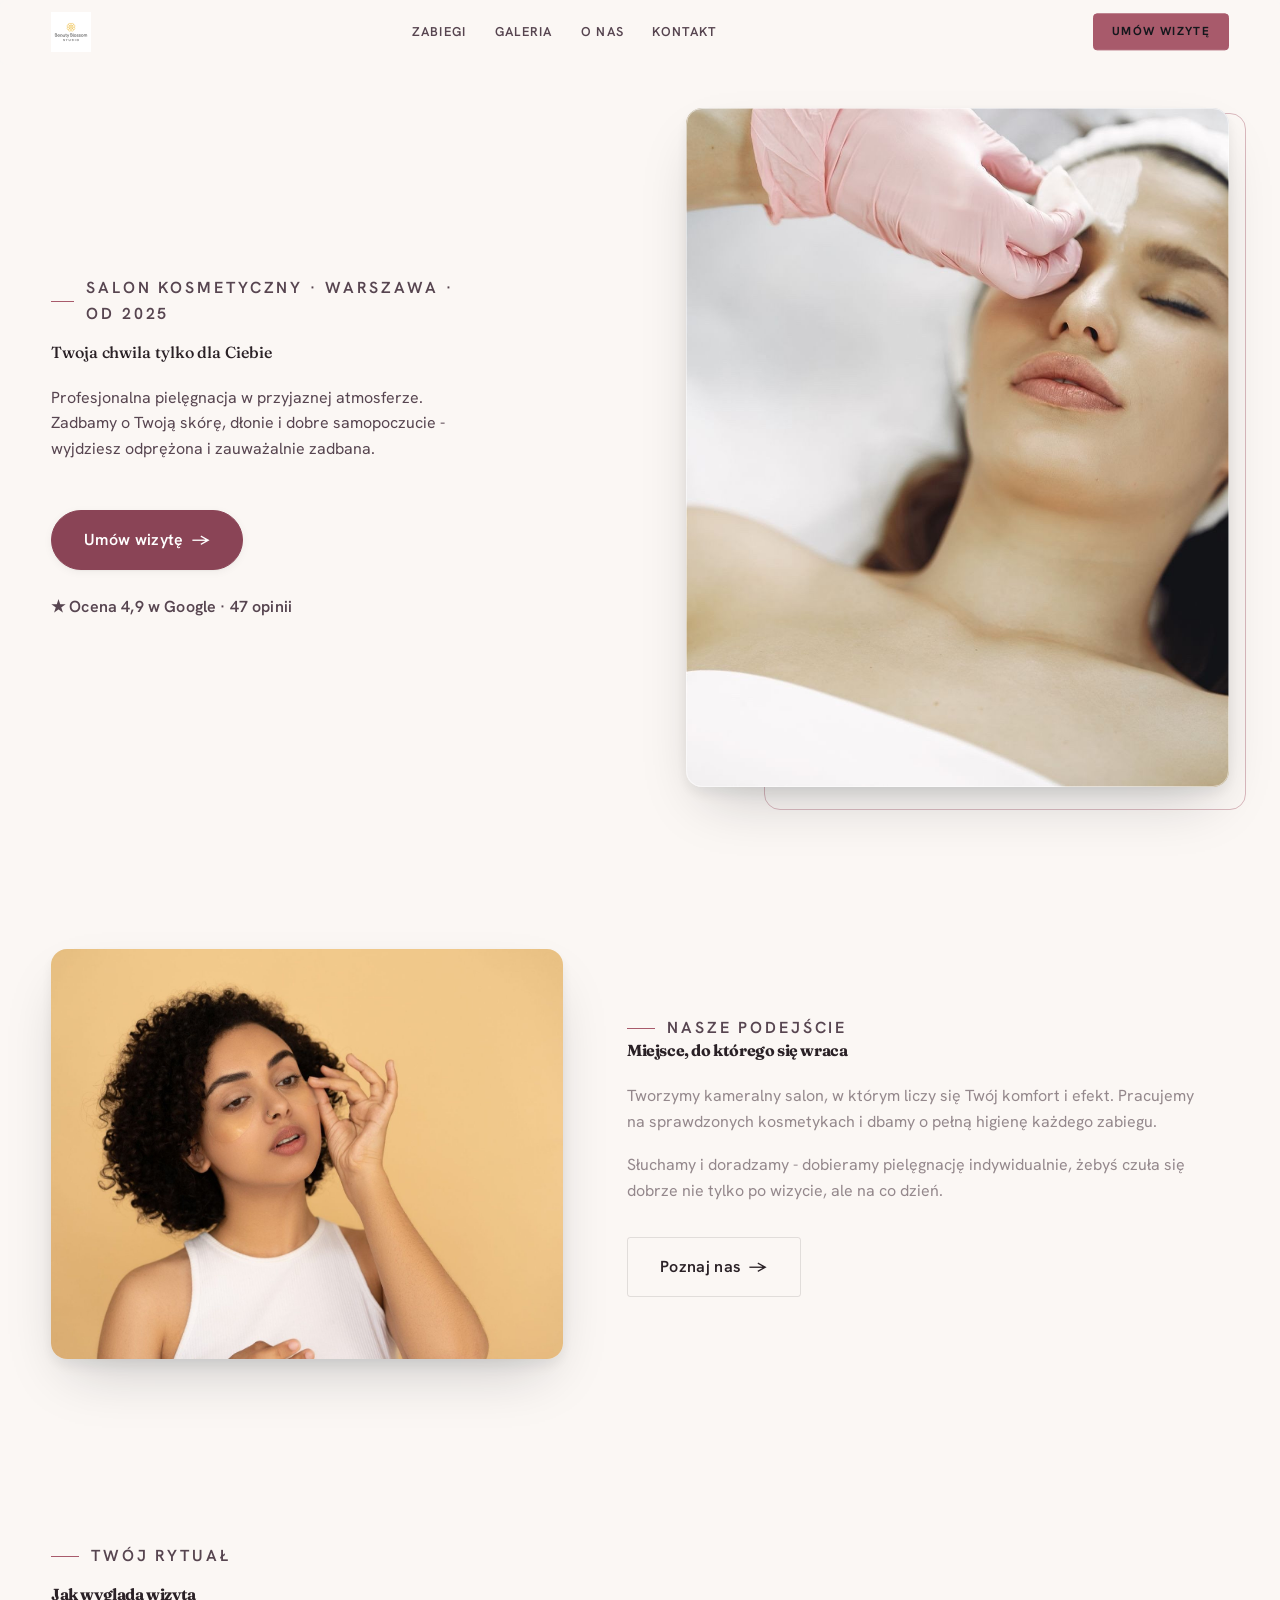
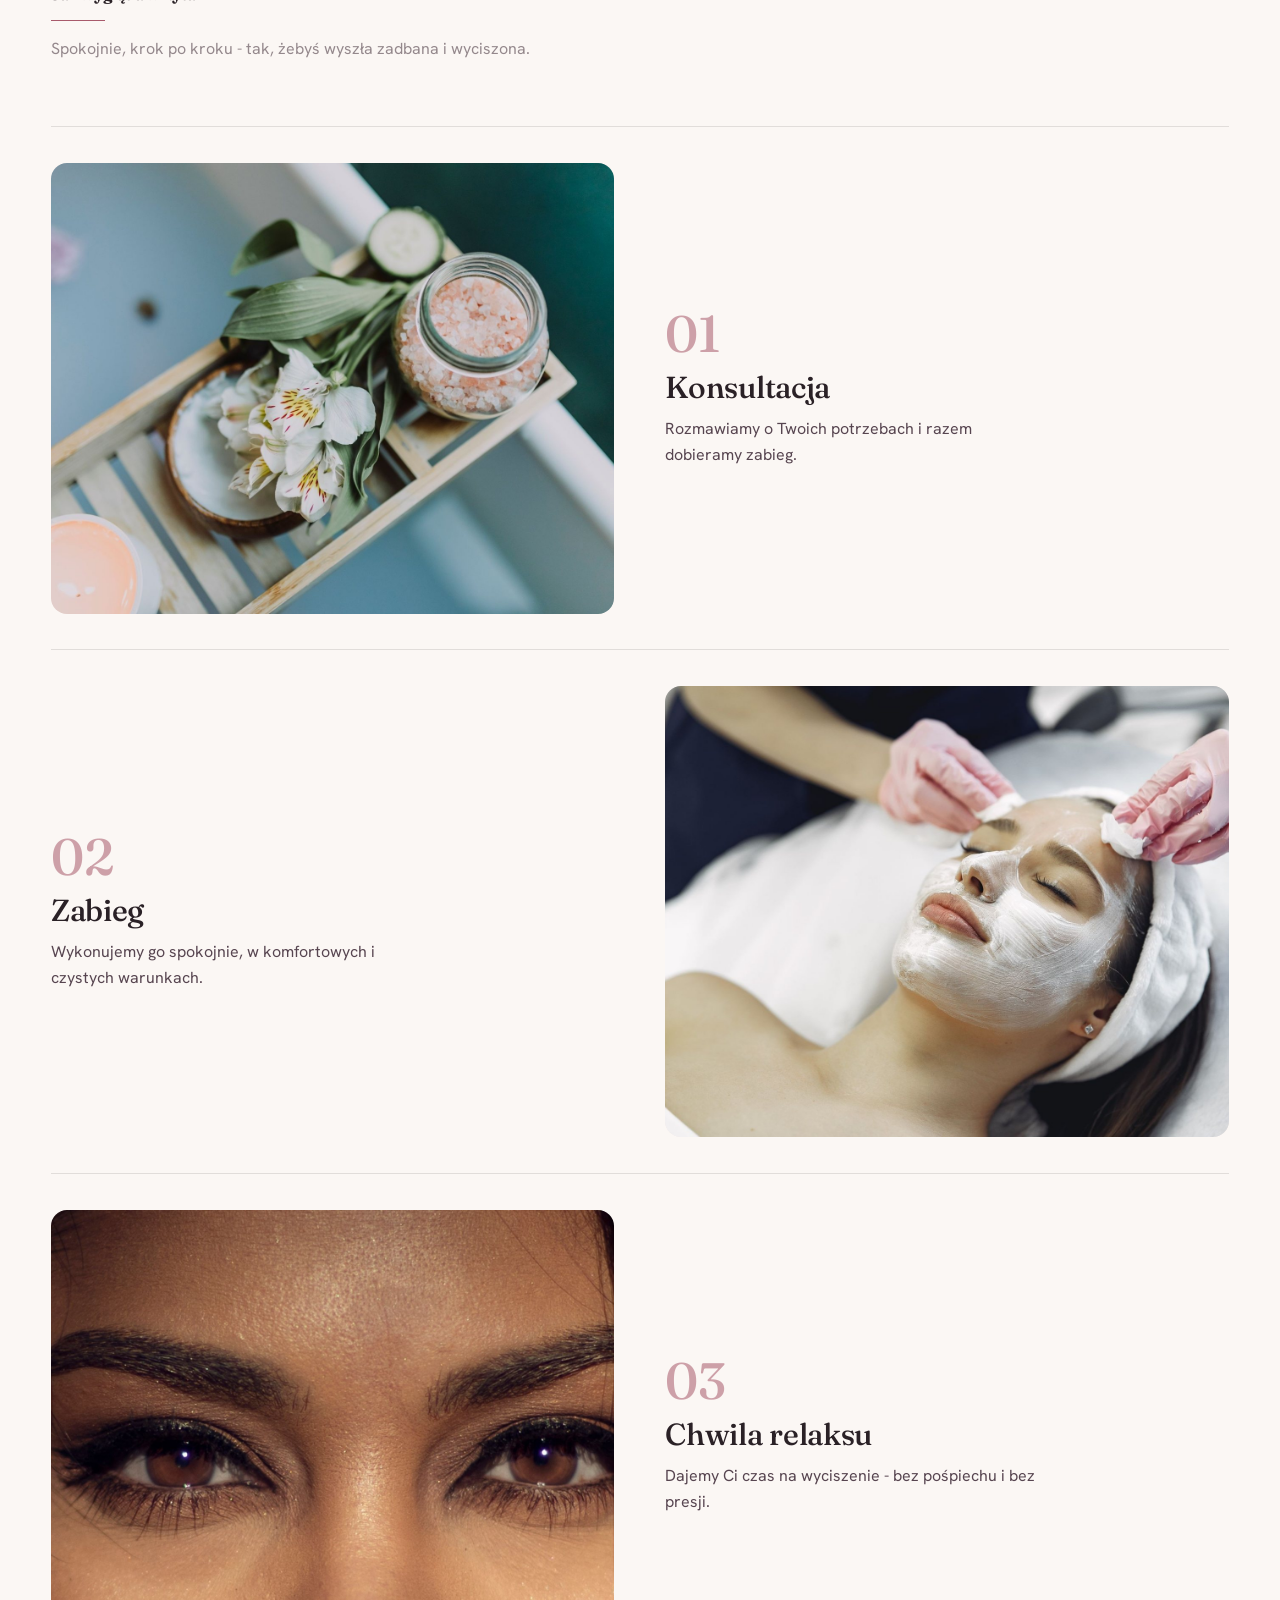
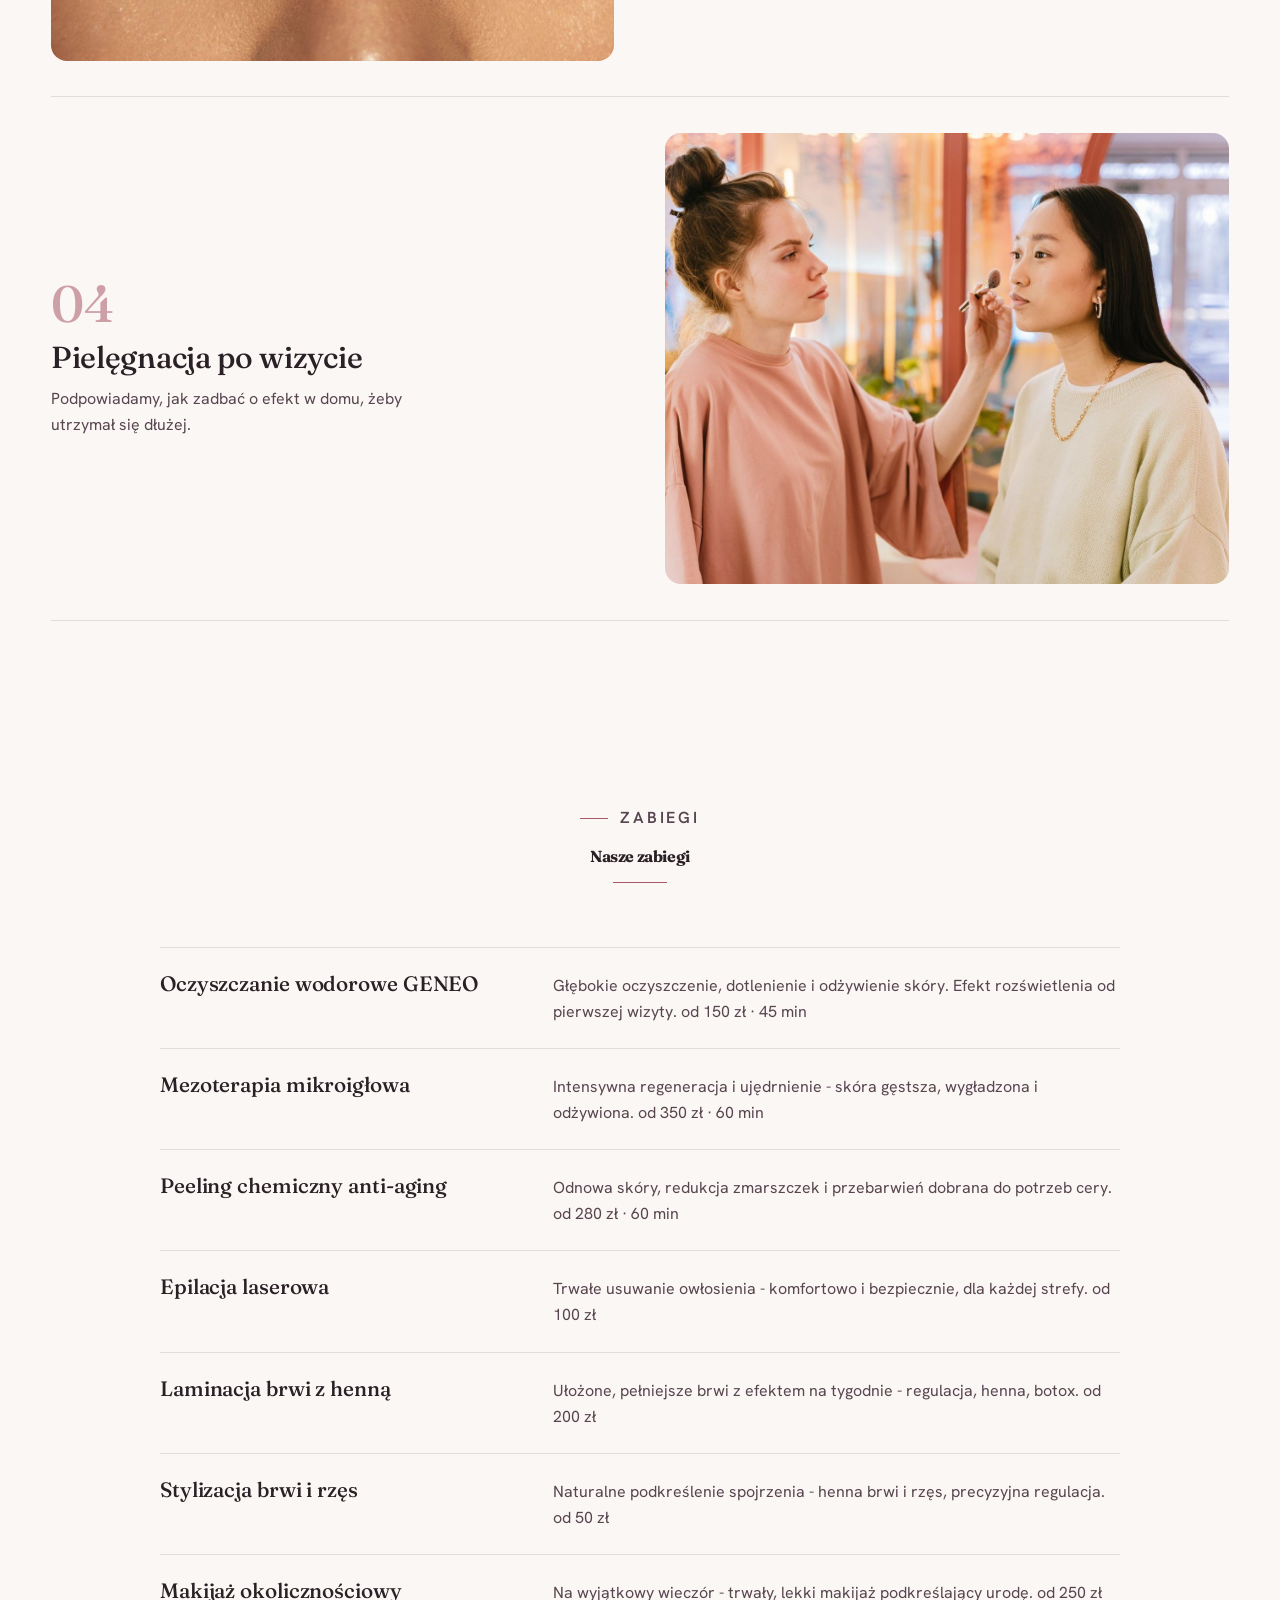
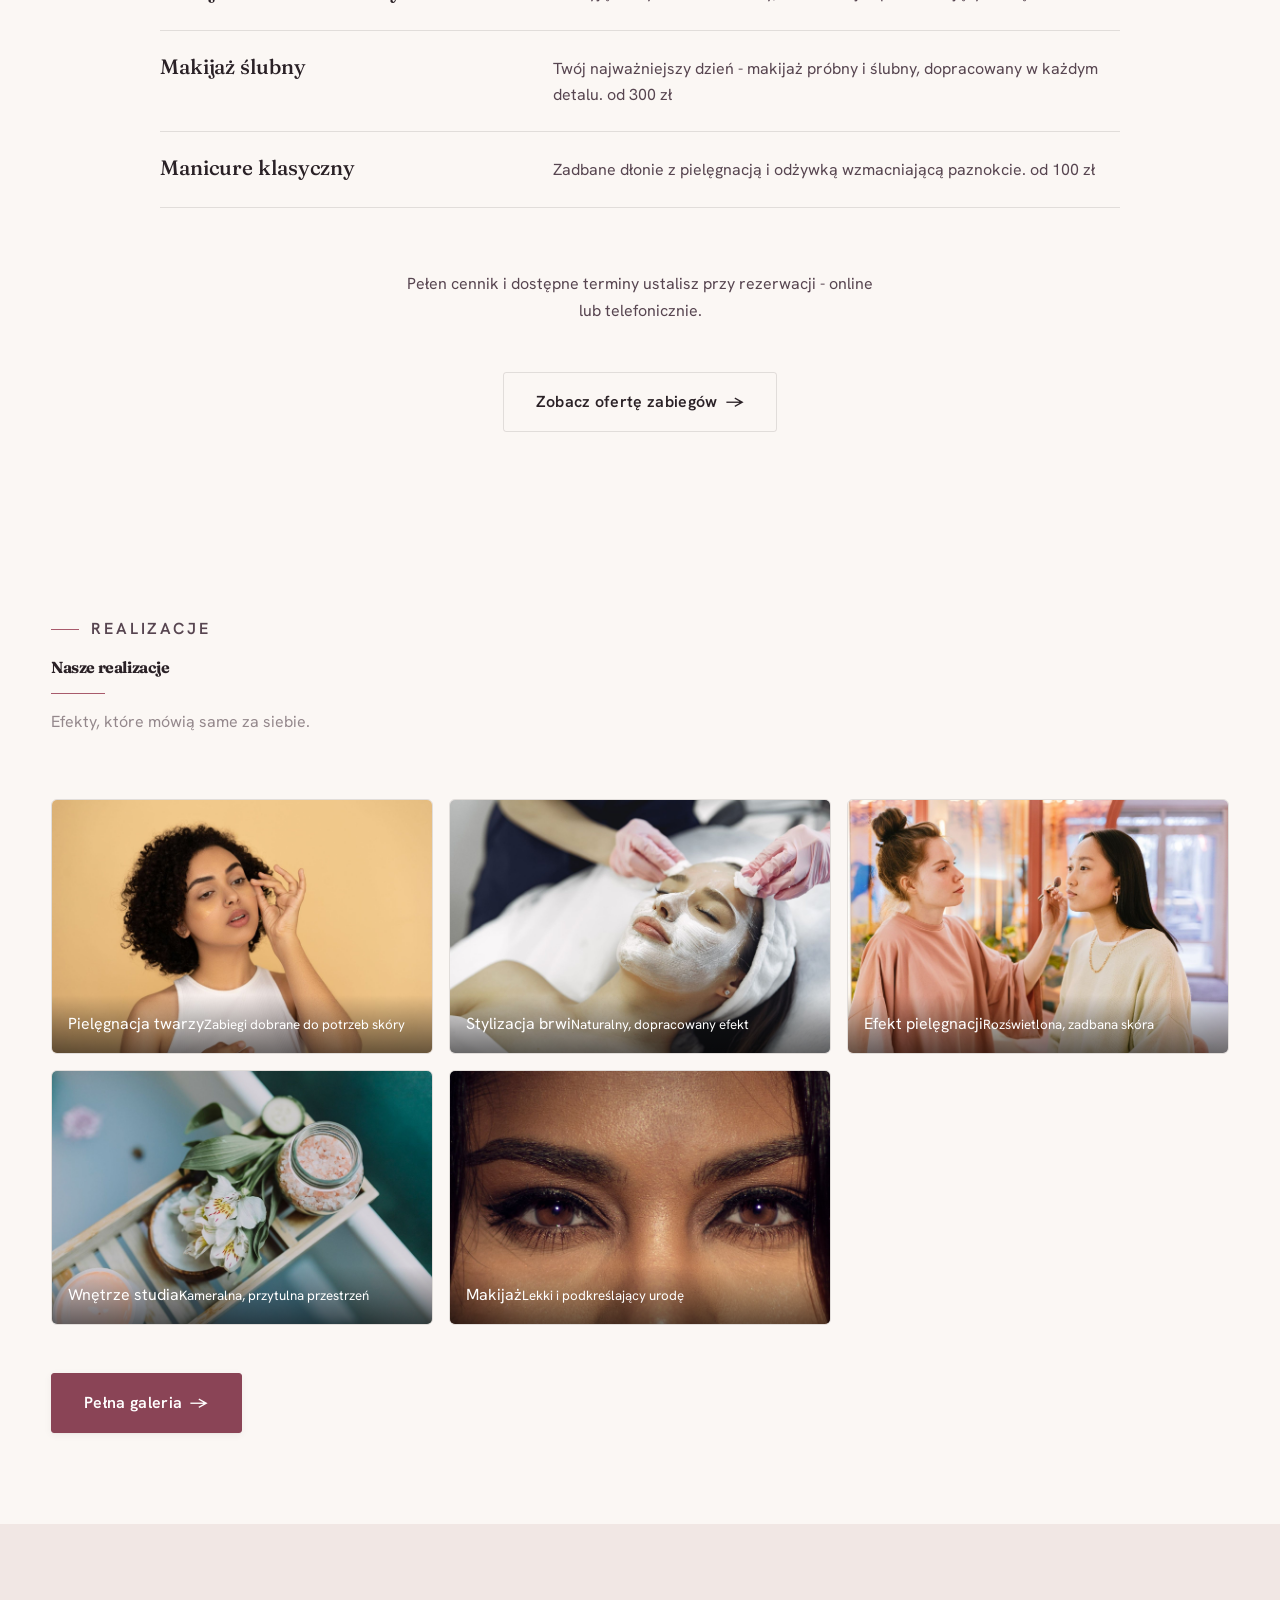
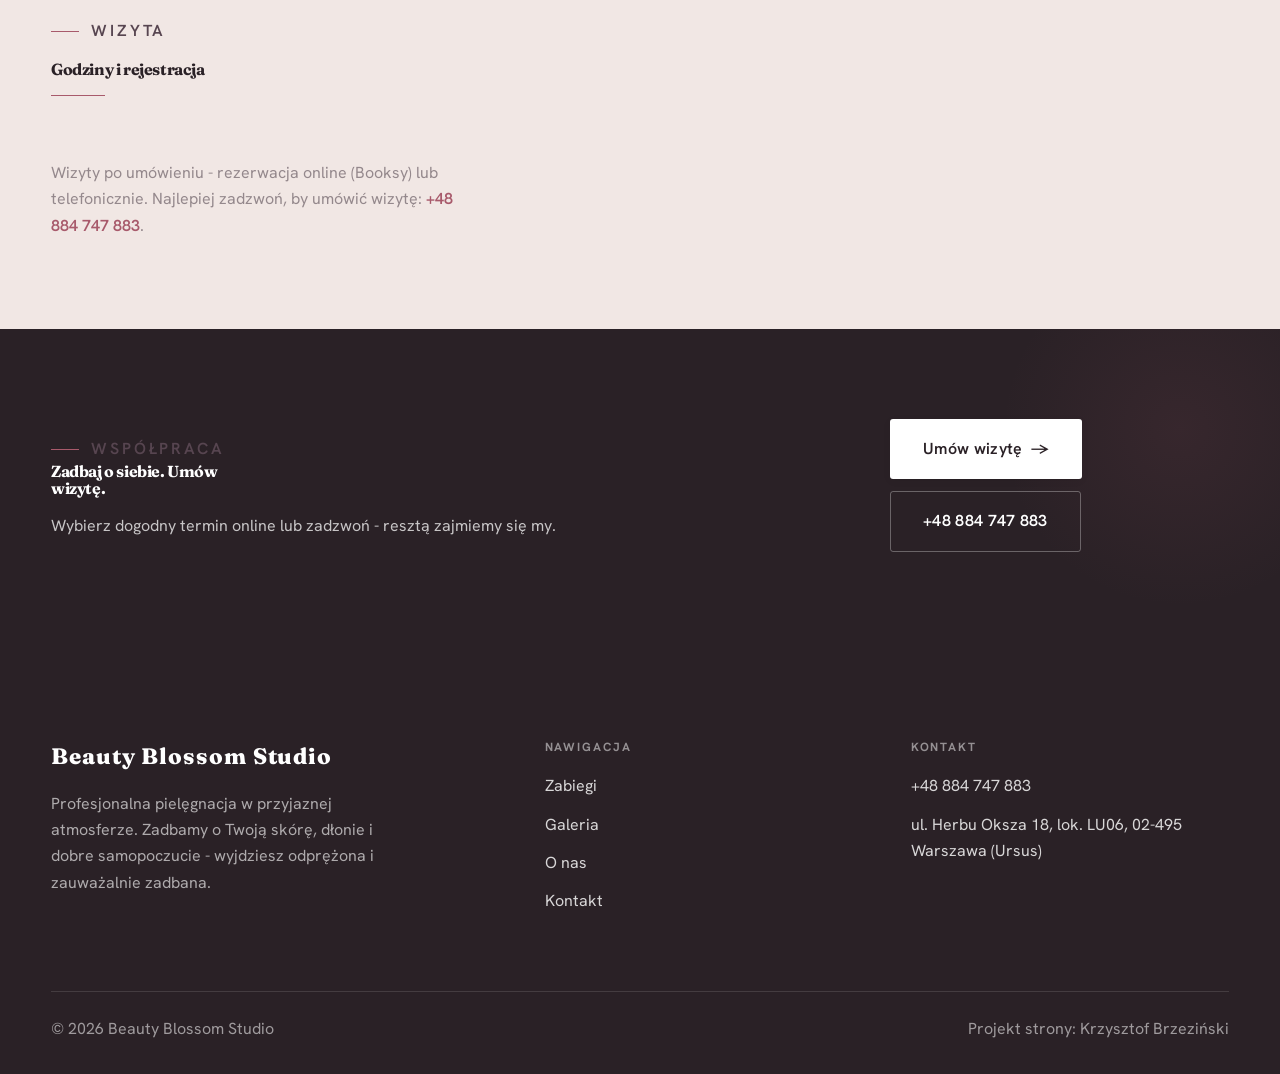
==== index.html @ 4200b239 "Strona demo: beauty-blossom-studio" ====
<!DOCTYPE html>
<html lang="pl">
<head>
<meta charset="UTF-8">
<meta name="viewport" content="width=device-width, initial-scale=1.0">
<title>Beauty Blossom Studio - Salon kosmetyczny · Warszawa</title>
<meta name="description" content="Beauty Blossom Studio - profesjonalna pielęgnacja twarzy, dłoni i stóp. Sterylne narzędzia, indywidualne podejście, dogodne terminy. Zapraszamy.">
<link rel="preconnect" href="https://fonts.googleapis.com">
<link rel="preconnect" href="https://fonts.gstatic.com" crossorigin>
<link href="https://fonts.googleapis.com/css2?family=Fraunces:wght@500;600;700&family=Hanken+Grotesk:wght@400;500;600&display=swap" rel="stylesheet">
<link rel="stylesheet" href="assets/styles.css">
</head>
<body>

<header class="nav">
  <div class="wrap nav-inner">
    <a class="brand brand-has-logo" href="index.html"><img class="brand-logo" src="img/logo.jpg" alt="Beauty Blossom Studio"></a>
    <nav class="nav-links">
      <a href="oferta.html">Zabiegi</a>
      <a href="realizacje.html">Galeria</a>
      <a href="o-nas.html">O nas</a>
      <a href="kontakt.html">Kontakt</a>
      <a href="kontakt.html" class="btn btn-accent">Umów wizytę</a>
    </nav>
    <button class="nav-toggle" aria-label="Menu"><span></span><span></span><span></span></button>
  </div>
</header>

<section class="hero-spa">
  <div class="wrap">
    <div class="hs-copy reveal">
      <span class="eyebrow">Salon kosmetyczny · Warszawa · od 2025</span>
      <h1 class="hs-claim">Twoja chwila tylko dla Ciebie</h1>
      <p class="hs-lead">Profesjonalna pielęgnacja w przyjaznej atmosferze. Zadbamy o Twoją skórę, dłonie i dobre samopoczucie - wyjdziesz odprężona i zauważalnie zadbana.</p>
      <a href="kontakt.html" class="btn btn-accent hs-cta">Umów wizytę <span class="arr">→</span></a>
      <p class="hs-rating">★ Ocena 4,9 w Google · 47 opinii</p>
    </div>
    <figure class="hs-fig reveal"><img src="img/hero.jpg" alt="Beauty Blossom Studio"></figure>
  </div>
</section>
<section>
  <div class="wrap split">
    <div class="split-art reveal"><img src="img/g5.jpg" alt="Beauty Blossom Studio" loading="lazy"></div>
    <div class="split-copy reveal">
      <span class="eyebrow">Nasze podejście</span>
      <h2>Miejsce, do którego się wraca</h2>
      <p class="muted">Tworzymy kameralny salon, w którym liczy się Twój komfort i efekt. Pracujemy na sprawdzonych kosmetykach i dbamy o pełną higienę każdego zabiegu.</p>
      <p class="muted">Słuchamy i doradzamy - dobieramy pielęgnację indywidualnie, żebyś czuła się dobrze nie tylko po wizycie, ale na co dzień.</p>
      <a href="o-nas.html" class="btn btn-ghost">Poznaj nas <span class="arr">→</span></a>
    </div>
  </div>
</section>
<section class="rytual">
  <div class="wrap">
    <div class="head reveal">
      <span class="eyebrow">Twój rytuał</span>
      <h2>Jak wygląda wizyta</h2>
      <p>Spokojnie, krok po kroku - tak, żebyś wyszła zadbana i wyciszona.</p>
    </div>
    <div class="ryt-list">
      <div class="ryt-row reveal">
        <figure class="ryt-fig"><img src="img/g6.jpg" alt="Konsultacja" loading="lazy"></figure>
        <div class="ryt-copy"><span class="ryt-no">01</span><h3>Konsultacja</h3><p>Rozmawiamy o Twoich potrzebach i razem dobieramy zabieg.</p></div>
      </div>
      <div class="ryt-row reveal">
        <figure class="ryt-fig"><img src="img/g7.jpg" alt="Zabieg" loading="lazy"></figure>
        <div class="ryt-copy"><span class="ryt-no">02</span><h3>Zabieg</h3><p>Wykonujemy go spokojnie, w komfortowych i czystych warunkach.</p></div>
      </div>
      <div class="ryt-row reveal">
        <figure class="ryt-fig"><img src="img/g8.jpg" alt="Chwila relaksu" loading="lazy"></figure>
        <div class="ryt-copy"><span class="ryt-no">03</span><h3>Chwila relaksu</h3><p>Dajemy Ci czas na wyciszenie - bez pośpiechu i bez presji.</p></div>
      </div>
      <div class="ryt-row reveal">
        <figure class="ryt-fig"><img src="img/g9.jpg" alt="Pielęgnacja po wizycie" loading="lazy"></figure>
        <div class="ryt-copy"><span class="ryt-no">04</span><h3>Pielęgnacja po wizycie</h3><p>Podpowiadamy, jak zadbać o efekt w domu, żeby utrzymał się dłużej.</p></div>
      </div>
    </div>
  </div>
</section>
<section class="menu-sec">
  <div class="wrap">
    <div class="head center reveal">
      <span class="eyebrow">Zabiegi</span>
      <h2>Nasze zabiegi</h2>
    </div>
    <div class="cennik">
      <div class="cennik-row reveal"><div class="cn-name"><h3>Oczyszczanie wodorowe GENEO</h3></div><div class="cn-desc">Głębokie oczyszczenie, dotlenienie i odżywienie skóry. Efekt rozświetlenia od pierwszej wizyty. od 150 zł · 45 min</div></div>
      <div class="cennik-row reveal"><div class="cn-name"><h3>Mezoterapia mikroigłowa</h3></div><div class="cn-desc">Intensywna regeneracja i ujędrnienie - skóra gęstsza, wygładzona i odżywiona. od 350 zł · 60 min</div></div>
      <div class="cennik-row reveal"><div class="cn-name"><h3>Peeling chemiczny anti-aging</h3></div><div class="cn-desc">Odnowa skóry, redukcja zmarszczek i przebarwień dobrana do potrzeb cery. od 280 zł · 60 min</div></div>
      <div class="cennik-row reveal"><div class="cn-name"><h3>Epilacja laserowa</h3></div><div class="cn-desc">Trwałe usuwanie owłosienia - komfortowo i bezpiecznie, dla każdej strefy. od 100 zł</div></div>
      <div class="cennik-row reveal"><div class="cn-name"><h3>Laminacja brwi z henną</h3></div><div class="cn-desc">Ułożone, pełniejsze brwi z efektem na tygodnie - regulacja, henna, botox. od 200 zł</div></div>
      <div class="cennik-row reveal"><div class="cn-name"><h3>Stylizacja brwi i rzęs</h3></div><div class="cn-desc">Naturalne podkreślenie spojrzenia - henna brwi i rzęs, precyzyjna regulacja. od 50 zł</div></div>
      <div class="cennik-row reveal"><div class="cn-name"><h3>Makijaż okolicznościowy</h3></div><div class="cn-desc">Na wyjątkowy wieczór - trwały, lekki makijaż podkreślający urodę. od 250 zł</div></div>
      <div class="cennik-row reveal"><div class="cn-name"><h3>Makijaż ślubny</h3></div><div class="cn-desc">Twój najważniejszy dzień - makijaż próbny i ślubny, dopracowany w każdym detalu. od 300 zł</div></div>
      <div class="cennik-row reveal"><div class="cn-name"><h3>Manicure klasyczny</h3></div><div class="cn-desc">Zadbane dłonie z pielęgnacją i odżywką wzmacniającą paznokcie. od 100 zł</div></div>
    </div>
    <p class="menu-note">Pełen cennik i dostępne terminy ustalisz przy rezerwacji - online lub telefonicznie.</p>
    <div style="text-align:center;margin-top:var(--space-7)" class="reveal"><a href="oferta.html" class="btn btn-ghost">Zobacz ofertę zabiegów <span class="arr">→</span></a></div>
  </div>
</section>
<section>
  <div class="wrap">
    <div class="head reveal">
      <span class="eyebrow">Realizacje</span>
      <h2>Nasze realizacje</h2>
      <p>Efekty, które mówią same za siebie.</p>
    </div>
    <div class="gallery-masonry">
      <figure class="m-tile reveal"><img src="img/g5.jpg" alt="Pielęgnacja twarzy" loading="lazy"><div class="cap">Pielęgnacja twarzy<small>Zabiegi dobrane do potrzeb skóry</small></div></figure>
      <figure class="m-tile reveal"><img src="img/g6.jpg" alt="Wnętrze studia" loading="lazy"><div class="cap">Wnętrze studia<small>Kameralna, przytulna przestrzeń</small></div></figure>
      <figure class="m-tile reveal"><img src="img/g7.jpg" alt="Stylizacja brwi" loading="lazy"><div class="cap">Stylizacja brwi<small>Naturalny, dopracowany efekt</small></div></figure>
      <figure class="m-tile reveal"><img src="img/g8.jpg" alt="Makijaż" loading="lazy"><div class="cap">Makijaż<small>Lekki i podkreślający urodę</small></div></figure>
      <figure class="m-tile reveal"><img src="img/g9.jpg" alt="Efekt pielęgnacji" loading="lazy"><div class="cap">Efekt pielęgnacji<small>Rozświetlona, zadbana skóra</small></div></figure>
    </div>
    <div style="margin-top:var(--space-7)" class="reveal"><a href="realizacje.html" class="btn btn-accent">Pełna galeria <span class="arr">→</span></a></div>
  </div>
</section>
<section class="trust">
  <div class="wrap">
    <div class="head reveal">
      <span class="eyebrow">Wizyta</span>
      <h2>Godziny i rejestracja</h2>
    </div>
    <p class="reveal" style="color:var(--muted);max-width:48ch">Wizyty po umówieniu - rezerwacja online (Booksy) lub telefonicznie. Najlepiej zadzwoń, by umówić wizytę: <a href="tel:+48884747883" style="color:var(--accent);font-weight:600">+48 884 747 883</a>.</p>
  </div>
</section>
<section class="cta">
  <div class="wrap">
    <div class="reveal">
      <span class="eyebrow">Współpraca</span>
      <h2>Zadbaj o siebie. Umów wizytę.</h2>
      <p>Wybierz dogodny termin online lub zadzwoń - resztą zajmiemy się my.</p>
    </div>
    <div class="cta-actions reveal">
      <a href="kontakt.html" class="btn btn-light">Umów wizytę <span class="arr">→</span></a>
      <a href="tel:+48884747883" class="btn btn-ghost" style="color:#fff;border-color:rgba(255,255,255,.3)">+48 884 747 883</a>
    </div>
  </div>
</section>

<footer>
  <div class="wrap">
    <div class="foot-grid">
      <div class="foot-brand">
        <div class="name">Beauty Blossom Studio</div>
        <p>Profesjonalna pielęgnacja w przyjaznej atmosferze. Zadbamy o Twoją skórę, dłonie i dobre samopoczucie - wyjdziesz odprężona i zauważalnie zadbana.</p>
      </div>
      <div class="foot-col">
        <h4>Nawigacja</h4>
        <a href="oferta.html">Zabiegi</a>
        <a href="realizacje.html">Galeria</a>
        <a href="o-nas.html">O nas</a>
        <a href="kontakt.html">Kontakt</a>
      </div>
      <div class="foot-col">
        <h4>Kontakt</h4>
        <a href="tel:+48884747883">+48 884 747 883</a>
        <p>ul. Herbu Oksza 18, lok. LU06, 02-495 Warszawa (Ursus)</p>
      </div>
    </div>
    <div class="foot-bot">
      <span>© 2026 Beauty Blossom Studio</span>
      <span>Projekt strony: Krzysztof Brzeziński</span>
    </div>
  </div>
</footer>
<div class="sticky-reserve"><a class="sr-book" href="kontakt.html">Umów wizytę</a><a class="sr-call" href="tel:+48884747883" aria-label="Zadzwoń"><svg class="ico-tel" width="16" height="16" viewBox="0 0 24 24" fill="none" aria-hidden="true"><path d="M6.6 10.8a15.5 15.5 0 0 0 6.6 6.6l2.2-2.2a1 1 0 0 1 1-.24 11.4 11.4 0 0 0 3.6.58 1 1 0 0 1 1 1V20a1 1 0 0 1-1 1A17 17 0 0 1 3 4a1 1 0 0 1 1-1h3.5a1 1 0 0 1 1 1c0 1.25.2 2.46.58 3.6a1 1 0 0 1-.25 1l-2.23 2.2Z" fill="currentColor"/></svg></a></div>

<script src="assets/main.js"></script>
</body>
</html>
---- assets/styles.css ----
/* ============================================================
   STOLBASZ — premium, architektoniczny B2B fit-out
   Jasna paleta, zero brązu. System wg premium-web-craft.
   Projekt strony: Krzysztof Brzeziński
   ============================================================ */

:root{
  /* PALETA — jasna, architektoniczna, chłodna */
  --paper:#FBF7F4;          /* główne tło */
  --paper-2:#F1E7E4;        /* sekcje alternatywne (chłodny jasny szary) */
  --paper-3:#F1E7E4;        /* delikatne wypełnienia */
  --ink:#2A2126;            /* tekst główny — chłodny grafit */
  --ink-soft:#574550;       /* nagłówki drugorzędne */
  --muted:#94888C;          /* tekst poboczny */
  --line:rgba(42,33,38,.12);/* hairline */
  --accent:#A85A6B;         /* stonowany petrol-slate — jedyny akcent */
  --accent-d:#8A4456;
  --accent-soft:rgba(168,90,107,.10);
  --dark:#2A2126;           /* sekcje ciemne (stopka/CTA) */

  /* ODSTĘPY — skala 4/8 */
  --space-1:4px; --space-2:8px; --space-3:12px; --space-4:16px; --space-5:24px;
  --space-6:32px; --space-7:48px; --space-8:64px; --space-9:96px; --space-10:128px;

  /* TYPOGRAFIA — fluid clamp() */
  --text-sm:clamp(.82rem,.8rem+.1vw,.9rem);
  --text-base:clamp(1rem,.97rem+.15vw,1.1rem);
  --text-lg:clamp(1.12rem,1.05rem+.3vw,1.3rem);
  --text-h3:clamp(1.2rem,1.1rem+.5vw,1.5rem);
  --text-h2:clamp(1.9rem,1.5rem+1.9vw,2.8rem);
  --text-h1:clamp(2.6rem,1.9rem+3.6vw,4.6rem);

  /* PROMIENIE — architektoniczne, raczej ostre */
  --r-sm:3px; --r-md:6px; --r-lg:10px;

  /* RUCH */
  --ease:cubic-bezier(.25,.46,.45,.94); --dur:.24s;

  /* CIENIE — miękkie, warstwowe */
  --sh-sm:0 1px 2px rgba(16,24,32,.04), 0 2px 8px rgba(16,24,32,.05);
  --sh-md:0 2px 6px rgba(16,24,32,.05), 0 12px 28px -8px rgba(16,24,32,.12);
  --sh-lg:0 6px 14px rgba(16,24,32,.07), 0 26px 56px -18px rgba(16,24,32,.22);

  --hairline:1px solid var(--line);

  --font-display:'Fraunces',serif;
  --font-body:'Hanken Grotesk',sans-serif;
}

*{box-sizing:border-box;margin:0;padding:0}
html{scroll-behavior:smooth}
body{
  font-family:var(--font-body);
  font-size:var(--text-base);
  line-height:1.65;
  color:var(--ink);
  background:var(--paper);
  -webkit-font-smoothing:antialiased;
  text-rendering:optimizeLegibility;
}
img{max-width:100%;display:block}
a{color:inherit;text-decoration:none}

.wrap{width:min(92%,1180px);margin-inline:auto}
section{padding-block:clamp(52px,6.5vw,96px)}

h1,h2,h3{font-family:var(--font-display);font-weight:700;line-height:1.08;letter-spacing:-.02em;color:var(--ink)}
h1{font-size:var(--text-h1);letter-spacing:-.035em}
h2{font-size:var(--text-h2);letter-spacing:-.025em}
h3{font-size:var(--text-h3)}
p{max-width:65ch}

.eyebrow{
  font-family:var(--font-body);
  font-size:var(--text-sm);
  font-weight:600;
  letter-spacing:.18em;
  text-transform:uppercase;
  color:var(--accent);
  display:inline-flex;align-items:center;gap:var(--space-3);
}
.eyebrow::before{content:"";width:28px;height:1px;background:var(--accent);display:inline-block}

.muted{color:var(--muted)}
.lead{font-size:var(--text-lg);line-height:1.55;color:var(--ink-soft);max-width:50ch}

/* ---------- BUTTONS ---------- */
.btn{
  display:inline-flex;align-items:center;gap:var(--space-2);
  font-weight:600;font-size:var(--text-sm);letter-spacing:.02em;
  padding:var(--space-4) var(--space-6);
  border-radius:var(--r-sm);
  transition:transform var(--dur) var(--ease),box-shadow var(--dur) var(--ease),background var(--dur) var(--ease);
  cursor:pointer;border:1px solid transparent;
}
.btn-accent{background:var(--accent);color:#fff;box-shadow:var(--sh-sm)}
.btn-accent:hover{background:var(--accent-d);transform:translateY(-2px);box-shadow:var(--sh-md)}
.btn-accent:active{transform:translateY(0);box-shadow:var(--sh-sm)}
.btn-ghost{background:transparent;color:var(--ink);border-color:var(--line)}
.btn-ghost:hover{border-color:var(--accent);color:var(--accent);transform:translateY(-2px)}
.btn-light{background:#fff;color:var(--ink);box-shadow:var(--sh-sm)}
.btn-light:hover{transform:translateY(-2px);box-shadow:var(--sh-md)}
.btn .arr{transition:transform var(--dur) var(--ease)}
.btn:hover .arr{transform:translateX(4px)}

/* ---------- NAV ---------- */
.nav{
  position:sticky;top:0;z-index:50;
  background:color-mix(in srgb,var(--paper) 88%,transparent);
  backdrop-filter:saturate(140%) blur(10px);
  border-bottom:var(--hairline);
}
.nav-inner{display:flex;align-items:center;justify-content:space-between;height:72px}
.brand{display:flex;flex-direction:column;line-height:1}
.brand .name{font-family:var(--font-display);font-weight:800;font-size:1.35rem;letter-spacing:.04em}
.brand .sub{font-size:.62rem;letter-spacing:.34em;text-transform:uppercase;color:var(--muted);margin-top:5px}
.nav-links{display:flex;align-items:center;gap:var(--space-6)}
.nav-links a{font-size:var(--text-sm);font-weight:500;color:var(--ink-soft);position:relative;padding-block:4px;transition:color var(--dur) var(--ease)}
.nav-links a::after{content:"";position:absolute;left:0;bottom:0;width:0;height:1.5px;background:var(--accent);transition:width var(--dur) var(--ease)}
.nav-links a:hover,.nav-links a.active{color:var(--ink)}
.nav-links a:hover::after,.nav-links a.active::after{width:100%}
.nav-links .btn{padding:var(--space-2) var(--space-5)}
/* przyciski w nav: właściwy kolor (przebij .nav-links a) + bez podkreślenia */
.nav-links a.btn-accent{color:#fff}
.nav-links a.btn-ghost,.nav-links a.btn-light{color:var(--ink)}
.nav-links a.btn::after{display:none}
.nav-toggle{display:none;background:none;border:none;cursor:pointer;flex-direction:column;gap:5px;padding:8px}
.nav-toggle span{width:24px;height:2px;background:var(--ink);transition:var(--dur)}

/* ---------- HERO (split) ---------- */
.hero{position:relative;overflow:hidden;border-bottom:var(--hairline)}
.hero-grid{display:grid;grid-template-columns:1.05fr .95fr;gap:clamp(24px,4vw,60px);align-items:center;
  padding-block:clamp(36px,4.5vw,64px)}
.hero-copy .eyebrow{margin-bottom:var(--space-5)}
.hero-copy h1{margin-bottom:var(--space-5)}
.hero-copy .lead{margin-bottom:var(--space-7)}
.hero-actions{display:flex;flex-wrap:wrap;gap:var(--space-4)}
.hero-art{position:relative;aspect-ratio:4/3;border-radius:var(--r-lg);overflow:hidden;box-shadow:var(--sh-lg)}
.hero-art img{width:100%;height:100%;object-fit:cover}
.hero-art::after{content:"";position:absolute;inset:0;background:linear-gradient(180deg,transparent 55%,rgba(18,24,28,.28))}
.hero-badge{position:absolute;left:var(--space-5);bottom:var(--space-5);z-index:2;
  background:rgba(252,252,251,.94);backdrop-filter:blur(4px);
  border-radius:var(--r-md);padding:var(--space-4) var(--space-5);box-shadow:var(--sh-md);max-width:78%}
.hero-badge strong{display:block;font-family:var(--font-display);font-size:1rem;letter-spacing:-.01em}
.hero-badge span{font-size:var(--text-sm);color:var(--muted)}

/* ---------- HERO duży / kinowy (strona główna) ---------- */
.hero-cine{position:relative;min-height:clamp(560px,82vh,840px);min-height:clamp(560px,82svh,840px);display:flex;align-items:center;overflow:hidden;border-bottom:var(--hairline)}
.hero-cine>img{position:absolute;inset:0;width:100%;height:100%;object-fit:cover;z-index:0}
.hero-cine::after{content:"";position:absolute;inset:0;z-index:1;
  background:linear-gradient(95deg,rgba(13,18,23,.86) 0%,rgba(13,18,23,.64) 32%,rgba(13,18,23,.24) 62%,rgba(13,18,23,.04) 100%)}
.hero-cine .wrap{position:relative;z-index:2;padding-block:var(--space-8)}
.hero-cine .hero-copy{max-width:660px}
.hero-cine .eyebrow{color:#fff;margin-bottom:var(--space-5)}
.hero-cine .eyebrow::before{background:#fff}
.hero-cine h1{color:#fff;margin-bottom:var(--space-5);font-size:clamp(2.9rem,2rem+4.4vw,5.2rem)}
.hero-cine .lead{color:rgba(255,255,255,.92);max-width:48ch;margin-bottom:var(--space-7)}
.hero-cine .hero-actions{display:flex;flex-wrap:wrap;gap:var(--space-4)}
@media(max-width:680px){
  .hero-cine{min-height:clamp(520px,76vh,640px);min-height:clamp(520px,76svh,640px);align-items:flex-end}
  .hero-cine::after{background:linear-gradient(0deg,rgba(13,18,23,.9) 6%,rgba(13,18,23,.45) 55%,rgba(13,18,23,.25) 100%)}
  .hero-cine .wrap{padding-bottom:var(--space-9)}
}

/* full-bleed hero variant (podstrony) */
.pagehead{position:relative;min-height:46vh;min-height:46svh;display:flex;align-items:flex-end;overflow:hidden;border-bottom:var(--hairline)}
.pagehead img{position:absolute;inset:0;width:100%;height:100%;object-fit:cover}
.pagehead::after{content:"";position:absolute;inset:0;background:linear-gradient(180deg,rgba(18,24,28,.25),rgba(18,24,28,.62))}
.pagehead .wrap{position:relative;z-index:2;padding-block:var(--space-9);color:#fff}
.pagehead h1{color:#fff;max-width:18ch}
.pagehead .eyebrow{color:#fff}
.pagehead .eyebrow::before{background:#fff}
.pagehead p{color:rgba(255,255,255,.86);margin-top:var(--space-4);max-width:54ch}

/* ---------- STRIP (pasek skrótów / liczby) ---------- */
.strip{background:var(--dark);color:#fff}
.strip .wrap{display:grid;grid-template-columns:repeat(4,1fr);gap:var(--space-6);padding-block:var(--space-8)}
.strip .item .k{font-family:var(--font-display);font-size:clamp(1.6rem,1.2rem+1.4vw,2.4rem);font-weight:800;letter-spacing:-.02em;color:#fff}
.strip .item .v{font-size:var(--text-sm);color:rgba(255,255,255,.66);margin-top:var(--space-2);line-height:1.45}
.strip .item{border-left:2px solid var(--accent);padding-left:var(--space-5)}

/* ---------- SECTION HEAD ---------- */
.head{max-width:48rem;margin-bottom:var(--space-8)}
.head.center{margin-inline:auto;text-align:center}
.head .eyebrow{margin-bottom:var(--space-4)}
.head h2{margin-bottom:var(--space-4)}
.head p{color:var(--muted);font-size:var(--text-lg);line-height:1.55}
.head.center p{margin-inline:auto}

/* ---------- INTRO SPLIT ---------- */
.split{display:grid;grid-template-columns:.92fr 1.08fr;gap:clamp(28px,5vw,80px);align-items:center}
.split.rev{grid-template-columns:1.08fr .92fr}
.split.rev .split-art{order:-1}
.split-art{position:relative;aspect-ratio:5/4;border-radius:var(--r-lg);overflow:hidden;box-shadow:var(--sh-lg)}
.split-art img{width:100%;height:100%;object-fit:cover}
.split-copy h2{margin-bottom:var(--space-5)}
.split-copy p+p{margin-top:var(--space-4)}
.split-copy .btn{margin-top:var(--space-6)}

/* ---------- SERVICES (zakres) ---------- */
.svc-grid{display:grid;grid-template-columns:repeat(auto-fit,minmax(280px,1fr));gap:var(--space-5)}
.svc{background:#fff;border:var(--hairline);border-radius:var(--r-md);padding:var(--space-7) var(--space-6);
  transition:transform var(--dur) var(--ease),box-shadow var(--dur) var(--ease),border-color var(--dur) var(--ease);
  position:relative;overflow:hidden}
.svc::before{content:"";position:absolute;left:0;top:0;width:3px;height:0;background:var(--accent);transition:height var(--dur) var(--ease)}
.svc:hover{transform:translateY(-4px);box-shadow:var(--sh-md);border-color:transparent}
.svc:hover::before{height:100%}
.svc .ic{font-family:var(--font-display);font-size:.8rem;font-weight:700;letter-spacing:.12em;color:var(--accent);margin-bottom:var(--space-4)}
.svc h3{margin-bottom:var(--space-3);font-size:1.22rem}
.svc p{color:var(--muted);font-size:var(--text-base);line-height:1.6}

/* big detailed service rows */
.svc-row{display:grid;grid-template-columns:.8fr 1.2fr;gap:clamp(20px,4vw,60px);align-items:center;padding-block:var(--space-8)}
.svc-row+.svc-row{border-top:var(--hairline)}
.svc-row.rev{grid-template-columns:1.2fr .8fr}
.svc-row.rev .svc-row-art{order:-1}
.svc-row-art{aspect-ratio:4/3;border-radius:var(--r-md);overflow:hidden;box-shadow:var(--sh-md)}
.svc-row-art img{width:100%;height:100%;object-fit:cover}
.svc-row h3{font-size:1.5rem;margin-bottom:var(--space-4)}
.svc-row .num{font-family:var(--font-display);font-size:.85rem;font-weight:700;letter-spacing:.14em;color:var(--accent);display:block;margin-bottom:var(--space-3)}
.svc-row ul{list-style:none;margin-top:var(--space-4);display:flex;flex-direction:column;gap:var(--space-2)}
.svc-row li{position:relative;padding-left:var(--space-5);color:var(--muted);font-size:var(--text-base)}
.svc-row li::before{content:"";position:absolute;left:0;top:.62em;width:8px;height:1px;background:var(--accent)}

/* ---------- GALLERY (realizacje) ---------- */
.gallery{display:grid;grid-template-columns:repeat(12,1fr);gap:var(--space-4);grid-auto-rows:200px}
/* GALERIA MASONRY — pionowe zdjęcia (portrety beauty/wellness) bez przycinania: kolumny, height auto */
.gallery-masonry{column-count:3;column-gap:var(--space-4)}
@media(max-width:900px){.gallery-masonry{column-count:2}}
@media(max-width:560px){.gallery-masonry{column-count:1}}
.gallery-masonry .m-tile{break-inside:avoid;margin:0 0 var(--space-4);padding:0;position:relative;overflow:hidden;border-radius:var(--r-md);border:1px solid var(--line)}
.gallery-masonry .m-tile img{width:100%;height:auto;display:block}
.gallery-masonry .m-tile .cap{position:absolute;left:0;right:0;bottom:0;padding:var(--space-4);color:#fff;background:linear-gradient(0deg,rgba(0,0,0,.55),transparent);font-size:var(--text-sm)}
.tile{position:relative;overflow:hidden;border-radius:var(--r-md);box-shadow:var(--sh-sm);
  transition:transform var(--dur) var(--ease),box-shadow var(--dur) var(--ease)}
.tile img{width:100%;height:100%;object-fit:cover;transition:transform .6s var(--ease)}
.tile:hover{box-shadow:var(--sh-md)}
.tile:hover img{transform:scale(1.05)}
.tile .cap{position:absolute;left:0;right:0;bottom:0;padding:var(--space-5) var(--space-4) var(--space-4);
  background:linear-gradient(transparent,rgba(18,24,28,.78));color:#fff;
  font-size:var(--text-sm);font-weight:600;letter-spacing:.01em;
  opacity:0;transform:translateY(8px);transition:var(--dur) var(--ease)}
.tile:hover .cap{opacity:1;transform:translateY(0)}
.tile .cap small{display:block;font-weight:400;opacity:.78;letter-spacing:.04em;text-transform:uppercase;font-size:.66rem;margin-top:3px}
/* bento spans */
.t-wide{grid-column:span 6}
.t-tall{grid-column:span 6;grid-row:span 2}
.t-std{grid-column:span 6}
.t-third{grid-column:span 4}
.t-two3{grid-column:span 8}

/* ---------- TRUST / WIARYGODNOŚĆ ---------- */
.trust{background:var(--paper-2)}
.trust-grid{display:grid;grid-template-columns:repeat(auto-fit,minmax(240px,1fr));gap:var(--space-5);margin-top:var(--space-7)}
.trust-card{background:#fff;border-radius:var(--r-md);padding:var(--space-7) var(--space-6);box-shadow:var(--sh-sm);border-top:3px solid var(--accent)}
.trust-card .big{font-family:var(--font-display);font-size:clamp(1.8rem,1.3rem+1.6vw,2.6rem);font-weight:800;letter-spacing:-.02em;color:var(--ink);line-height:1}
.trust-card h3{font-size:1.12rem;margin:var(--space-3) 0 var(--space-2)}
.trust-card p{color:var(--muted);font-size:var(--text-base);line-height:1.55}

/* ---------- CTA band ---------- */
.cta{background:var(--dark);color:#fff;position:relative;overflow:hidden}
.cta .wrap{display:grid;grid-template-columns:1.4fr .6fr;gap:var(--space-7);align-items:center;position:relative;z-index:2}
.cta h2{color:#fff;max-width:20ch}
.cta p{color:rgba(255,255,255,.74);margin-top:var(--space-4)}
.cta-actions{display:flex;flex-direction:column;gap:var(--space-3);align-items:flex-start}
.cta::before{content:"";position:absolute;right:-80px;top:-80px;width:360px;height:360px;border-radius:50%;
  background:radial-gradient(circle,var(--accent-soft),transparent 70%)}

/* ---------- CONTACT ---------- */
.contact-grid{display:grid;grid-template-columns:.85fr 1.15fr;gap:clamp(28px,4vw,56px);align-items:start}
.info-list{display:flex;flex-direction:column;gap:var(--space-2)}
.info-row{display:flex;gap:var(--space-4);align-items:flex-start;padding-block:var(--space-4);border-bottom:var(--hairline)}
.info-row .ic{flex:none;width:42px;height:42px;display:grid;place-items:center;border-radius:50%;
  background:var(--accent-soft);color:var(--accent);font-size:1.05rem}
.info-row .lbl{font-size:.72rem;letter-spacing:.14em;text-transform:uppercase;color:var(--muted)}
.info-row .val{font-weight:600;font-size:var(--text-base);margin-top:2px}
.info-row a.val:hover{color:var(--accent)}
.map{border:none;border-radius:var(--r-lg);box-shadow:var(--sh-md);width:100%;height:100%;min-height:380px;filter:grayscale(.2) contrast(1.02)}
.form{background:#fff;border:var(--hairline);border-radius:var(--r-lg);padding:clamp(24px,3vw,40px);box-shadow:var(--sh-sm)}
.form .fld{margin-bottom:var(--space-5)}
.form label{display:block;font-size:var(--text-sm);font-weight:600;margin-bottom:var(--space-2)}
.form input,.form textarea{width:100%;font-family:inherit;font-size:var(--text-base);color:var(--ink);
  padding:var(--space-4);border:var(--hairline);border-radius:var(--r-sm);background:var(--paper);transition:border-color var(--dur)}
.form input:focus,.form textarea:focus{outline:none;border-color:var(--accent);background:#fff}
.form textarea{resize:vertical;min-height:120px}
.form .note{font-size:var(--text-sm);color:var(--muted);margin-top:var(--space-3)}

/* ---------- FOOTER ---------- */
footer{background:var(--dark);color:#fff;padding-block:var(--space-9) var(--space-6)}
.foot-grid{display:grid;grid-template-columns:1.4fr 1fr 1fr;gap:var(--space-7);margin-bottom:var(--space-8)}
.foot-brand .name{font-family:var(--font-display);font-weight:800;font-size:1.4rem;letter-spacing:.04em}
.foot-brand p{color:rgba(255,255,255,.62);margin-top:var(--space-4);font-size:var(--text-base);max-width:38ch}
.foot-col h4{font-size:.74rem;letter-spacing:.16em;text-transform:uppercase;color:rgba(255,255,255,.5);margin-bottom:var(--space-4)}
.foot-col a,.foot-col p{display:block;color:rgba(255,255,255,.82);font-size:var(--text-base);margin-bottom:var(--space-3)}
.foot-col a:hover{color:#fff}
.foot-bot{border-top:1px solid rgba(255,255,255,.12);padding-top:var(--space-5);display:flex;justify-content:space-between;flex-wrap:wrap;gap:var(--space-3);
  font-size:var(--text-sm);color:rgba(255,255,255,.55)}
.foot-bot a:hover{color:#fff}

/* ---------- REVEAL ---------- */
.reveal{opacity:0;transform:translateY(22px);transition:opacity .6s var(--ease),transform .6s var(--ease)}
.reveal.in{opacity:1;transform:none}

/* ---------- RESPONSIVE ---------- */
@media(max-width:920px){
  .hero-grid,.split,.split.rev,.svc-row,.svc-row.rev,.cta .wrap,.contact-grid,.foot-grid{grid-template-columns:1fr}
  .split.rev .split-art,.svc-row.rev .svc-row-art{order:0}
  .hero-art{aspect-ratio:16/10;max-height:420px}
  .strip .wrap{grid-template-columns:repeat(2,1fr);gap:var(--space-7)}
  .gallery{grid-auto-rows:180px}
  .t-wide,.t-tall,.t-std,.t-third,.t-two3{grid-column:span 6}
  .t-tall{grid-row:span 1}
  .cta-actions{flex-direction:row;flex-wrap:wrap}
  .foot-grid{gap:var(--space-6)}
}
@media(max-width:680px){
  .nav-links{position:fixed;inset:72px 0 auto 0;background:var(--paper);flex-direction:column;align-items:stretch;
    gap:0;padding:var(--space-4) 6%;border-bottom:var(--hairline);box-shadow:var(--sh-md);
    transform:translateY(-120%);transition:transform var(--dur) var(--ease)}
  .nav-links.open{transform:translateY(0)}
  .nav-links a{padding-block:var(--space-4);border-bottom:var(--hairline)}
  .nav-links .btn{margin-top:var(--space-3);justify-content:center}
  .nav-toggle{display:flex}
  .strip .wrap{grid-template-columns:1fr}
  .gallery{grid-template-columns:repeat(6,1fr)}
  .foot-grid{grid-template-columns:1fr}
}
@media(prefers-reduced-motion:reduce){
  *{animation-duration:.01ms!important;transition:none!important}
  .reveal{opacity:1!important;transform:none!important}
  html{scroll-behavior:auto}
}

/* ============================================================
   PREMIUM LAYER — destylat deep-researchu branż (anty-AI, spokój).
   Zmienne STOLBASZ (--accent/--ink/--paper/--line/--dark). Ruch ledwo
   zauważalny, krzywa cubic-bezier(.16,.84,.44,1); prefers-reduced-motion
   pokryte blanketem wyżej. Karty hairline zamiast cieni = #1 sygnał „nie-AI".
   ============================================================ */

/* więcej oddechu między sekcjami (liderzy: 110-130px) */
section{padding-block:clamp(64px,8vw,128px)}

/* 1) Aksamitny reveal — dłuższa, miękka krzywa zamiast „skoku" */
.reveal{transition:opacity .9s cubic-bezier(.16,.84,.44,1),transform .9s cubic-bezier(.16,.84,.44,1);will-change:opacity,transform}
/* stagger TYLKO w galerii (tam pozycja = porządek dzieci) */
.gallery .reveal:nth-child(2){transition-delay:.07s}
.gallery .reveal:nth-child(3){transition-delay:.14s}
.gallery .reveal:nth-child(4){transition-delay:.21s}
.gallery .reveal:nth-child(5){transition-delay:.28s}
.gallery .reveal:nth-child(6){transition-delay:.35s}

/* 2) Hero STATYCZNY na .hero-cine — Ken Burns CAŁKIEM WYŁĄCZONY 26.06 (3. zgłoszenie Szymona).
   GENEZA: animowanie scale na <img> hero z teksturami (cegły/framugi) re-samplinguje obraz
   klatka po klatce → na części ekranów drobne drganie/shimmer = „heroshot się trzęsie".
   translateY usunięto wcześniej, scale-only + will-change/GPU NIE wystarczyły do GWARANCJI gładkości.
   Krzysztof zażądał pewności („make sure, że błąd się nie pojawi") > efekt. Zero animacji = 0% drgania.
   Delikatny zoom zostaje TYLKO w pełnoekranowych hero gastro/studio (hg-bg/hs-bg — tło, inny
   mechanizm, chwalone, nigdy nie zgłaszane). NIE wracać do KB na .hero-cine bez realnego testu
   na sprzęcie klienta — to ryzyko regresji „trzęsienia”. */
/* BEZPIECZNY "wow" na hero = jednorazowy FADE-IN (opacity), nie zoom.
   opacity nie dotyka bitmapy → gładkie na KAŻDYM zdjęciu/ekranie/GPU, zero ryzyka migotania.
   Geometryczny ruch (scale/translate) na .hero-cine jest ZAKAZANY (bramka pilnuje). */
@keyframes heroFade{from{opacity:0}to{opacity:1}}
.hero-cine>img{transform:none;animation:heroFade 1.1s ease-out both}

/* 3) Akcentowy hairline pod nagłówkiem sekcji, który „rysuje się" przy wejściu */
.head h2{position:relative;padding-bottom:18px}
.head h2::after{content:"";position:absolute;left:0;bottom:0;height:1px;width:0;background:var(--accent);transition:width 1s cubic-bezier(.16,.84,.44,1) .15s}
.head.center h2::after{left:50%;transform:translateX(-50%)}
.head.reveal.in h2::after,.head.center.reveal.in h2::after{width:54px}

/* 4) Karty HAIRLINE zamiast cieni/zaokrągleń (najmocniejszy anty-AI detal) */
.svc{background:transparent;border:1px solid var(--line);border-radius:var(--r-sm);box-shadow:none}
.svc:hover{box-shadow:none;border-color:var(--accent);transform:translateY(-3px)}
.trust-card{background:transparent;box-shadow:none;border:1px solid var(--line);border-top:2px solid var(--accent);border-radius:var(--r-sm)}
.tile{box-shadow:none;border-radius:var(--r-sm)}
.tile:hover{box-shadow:none}

/* 5) Sticky-nav kondensuje się po przewinięciu (sygnał dopracowania) */
.nav{transition:box-shadow .4s ease,background .4s ease}
.nav.is-stuck{box-shadow:0 1px 0 var(--line),0 14px 30px -24px rgba(0,0,0,.45)}
.nav-inner{transition:height .35s var(--ease)}
.nav.is-stuck .nav-inner{height:60px}

/* 6) MANIFESTO — pełnoekranowy cytat-bohater (zastępuje generyczne „Dlaczego my") */
.manifesto{background:var(--paper-2);text-align:center}
.manifesto .wrap{max-width:60rem}
.manifesto p{font-family:var(--font-display);font-style:italic;font-size:clamp(1.6rem,1rem+2.4vw,2.8rem);line-height:1.32;color:var(--ink-soft);margin-inline:auto;max-width:26ch;position:relative;padding-top:var(--space-8)}
.manifesto p::before{content:"";position:absolute;top:0;left:50%;transform:translateX(-50%);width:54px;height:1px;background:var(--accent)}
.manifesto p span{color:var(--accent);font-style:italic}

/* 7) GATEWAYS — 3 duże bramy-zdjęcia (zamiast paska menu usług) */
.gateways{display:grid;grid-template-columns:repeat(3,1fr);gap:var(--space-4)}
.gateway{position:relative;aspect-ratio:3/4;overflow:hidden;border-radius:var(--r-sm);display:block}
.gateway img{width:100%;height:100%;object-fit:cover;transition:transform .8s var(--ease),filter .5s var(--ease)}
.gateway::after{content:"";position:absolute;inset:0;background:linear-gradient(180deg,transparent 38%,rgba(18,24,28,.74))}
.gateway:hover img{transform:scale(1.05);filter:brightness(1.05)}
.gateway .g-ttl{position:absolute;left:0;right:0;bottom:0;z-index:2;padding:var(--space-6) var(--space-5);color:#fff;font-family:var(--font-display);font-size:1.45rem;letter-spacing:-.01em;line-height:1.15}
.gateway .g-ttl small{display:block;font-family:var(--font-body);font-size:var(--text-sm);font-weight:400;opacity:.82;letter-spacing:.03em;margin-top:5px}
@media(max-width:760px){.gateways{grid-template-columns:1fr}.gateway{aspect-ratio:16/10}}

/* 8) LOGO klienta w nagłówku (gdy podane --logo) */
.brand-logo{height:40px;width:auto;max-width:220px;object-fit:contain;display:block}
.nav.is-stuck .brand-logo{height:34px}
@media(max-width:680px){.brand-logo{height:32px}}

/* === rodzina: wellness === */
/* ============================================================
   RODZINA: WELLNESS (beauty / spa / head spa / masaż / kosmetologia)
   Doklejane NA WIERZCH base.css. Skin beauty (Fraunces + śliwka) lub spa (Marcellus + złoto).
   Filozofia: ATMOSFERA + ZADBANIE O SIEBIE + "Umów wizytę". Miękko, zmysłowo, spokojnie.
   Tokeny TYLKO istniejące. Ceny/zabiegi/specjaliści/before-after tylko realne.
   ============================================================ */

/* --- Miększe, eleganckie karty --- */
.svc,.trust-card,.tile,.gateway,.split-art,.svc-row-art{border-radius:var(--r-lg)}

/* --- CENNIK / ZABIEGI (kategorie; ceny tylko gdy realne) - reuzyte z gastro --- */
.menu-sec{background:var(--paper-2)}
.menu-cats{display:grid;grid-template-columns:repeat(2,1fr);gap:var(--space-7) var(--space-8);max-width:62rem;margin:0 auto}
.menu-cat{border-top:1px solid var(--accent);padding-top:var(--space-4)}
.menu-cat h3{font-family:var(--font-display);font-size:1.35rem;letter-spacing:.01em;margin-bottom:var(--space-3)}
.menu-cat p{color:var(--muted);font-size:var(--text-base);line-height:1.65}
.menu-note{text-align:center;color:var(--muted);font-size:var(--text-sm);margin-top:var(--space-8);max-width:52ch;margin-inline:auto}
@media(max-width:760px){.menu-cats{grid-template-columns:1fr;gap:var(--space-6)}}

/* --- ZESPÓŁ / SPECJALISTKI (renderowane TYLKO z realnych danych) - reuzyte z kliniki --- */
.zespol-grid{display:grid;grid-template-columns:repeat(auto-fit,minmax(15rem,1fr));gap:var(--space-6)}
.doc{margin:0;background:var(--paper);border:1px solid var(--line);border-radius:var(--r-lg);overflow:hidden;
  transition:transform .3s var(--ease),box-shadow .3s var(--ease)}
.doc:hover{transform:translateY(-5px);box-shadow:var(--sh-md)}
.doc-photo{aspect-ratio:4/5;overflow:hidden;background:var(--paper-2)}
.doc-photo img{width:100%;height:100%;object-fit:cover;transition:transform .6s var(--ease)}
.doc:hover .doc-photo img{transform:scale(1.04)}
.doc figcaption{padding:var(--space-5)}
.doc-role{display:inline-block;font-size:.72rem;font-weight:700;letter-spacing:.14em;text-transform:uppercase;
  color:var(--accent);margin-bottom:var(--space-2)}
.doc-name{font-family:var(--font-display);font-size:1.15rem;margin-bottom:var(--space-2);line-height:1.2}
.doc-bio{color:var(--muted);font-size:var(--text-sm);line-height:1.55}

/* --- STICKY "Umów wizytę" (mobile) --- */
.sticky-reserve{display:none}
@media(max-width:820px){
  .sticky-reserve{display:flex;position:fixed;left:0;right:0;bottom:0;z-index:90;
    background:var(--line);box-shadow:0 -6px 20px -10px rgba(0,0,0,.4)}
  .sticky-reserve a{padding:15px 8px;text-align:center;font-weight:700;font-size:.95rem;letter-spacing:.01em}
  .sr-book{flex:1;background:var(--accent);color:#fff}
  .sr-call{width:60px;background:var(--paper);color:var(--ink);font-size:1.15rem;border-left:1px solid var(--line)}
  body{padding-bottom:56px}
}

/* ============================================================
   FAZA 3 - OSOBNY UKŁAD WELLNESS (research wf_840d7930 + krytyka z policzonym WCAG). Doklejane na wierzch.
   Tożsamość: SPOKÓJ / ODDECH / ZMYSŁOWOŚĆ - jasno, miękko, editorialowo. Przeciwieństwo techniki DOM i dramatu AUTO.
   ============================================================ */

/* --- P0 KONTRAST (krytyka policzyła WCAG na skórkach): naprawy, bo predeploy NIE testuje kontrastu --- */
/* CTA na akcencie: spa złoto #B0894B + biel = 3.22 FAIL -> tło accent-d (ciemniejsze) = PASS */
.btn-accent{background:var(--accent-d);border-color:var(--accent-d);color:#fff}
.btn-accent:hover{background:var(--accent);border-color:var(--accent);color:#fff}
.sticky-reserve .sr-book{background:var(--accent-d);color:#fff}
/* eyebrow TEKST = ink-soft (akcent jako tekst na cream pada 2.5-2.9); kreska ::before zostaje akcentowa (dekoracja) */
.eyebrow{color:var(--ink-soft)}
.eyebrow::before{background:var(--accent)}
/* opisy mutedem na paper-2 padają (2.8-2.9) -> ink-soft */
.menu-cat p,.menu-note,.doc-bio,.cn-desc,.ryt-copy p{color:var(--ink-soft)}

/* --- Miękkie krzywizny: cap 16px (nie 22 = "karta z apki"); delikatny hover (bez ostrego lift) --- */
.svc,.trust-card,.tile,.gateway,.split-art,.svc-row-art,.doc,.hs-fig,.ph-fig{border-radius:16px}
.doc:hover{transform:translateY(-3px);box-shadow:var(--sh-sm)}
section{padding-block:clamp(74px,10vh,124px)}   /* nieco więcej oddechu niż reszta rodzin */

/* (NAV usunięty - generuje go silnik multipage.py: _nav_css + sekcja "NAV NOBU (silnik): wellness") */

/* === HERO WELLNESS: editorial SPLIT na bieli, zdjęcie OPRAWIONE (offset passe-partout), STATYCZNE (bez Ken Burns) === */
.hero-spa{position:relative;background:var(--paper);padding-top:clamp(6.5rem,12vh,9rem);padding-bottom:clamp(3rem,8vh,6rem)}
.hero-spa .wrap{display:grid;grid-template-columns:1.05fr 1fr;gap:clamp(2rem,5vw,5rem);align-items:center}
.hs-copy{max-width:46ch}
.hs-claim{font-family:var(--font-display);font-weight:500;line-height:1.06;letter-spacing:-.005em;
  font-size:clamp(2.3rem,1.7rem+3vw,3.9rem);color:var(--ink);margin:var(--space-4) 0 var(--space-5)}
.hs-lead{color:var(--ink-soft);font-size:var(--text-lg);line-height:1.6;max-width:44ch;margin-bottom:var(--space-7)}
.hs-cta{border-radius:999px}
.hs-rating{margin-top:var(--space-5);color:var(--ink-soft);font-weight:600;letter-spacing:.01em;font-size:var(--text-sm)}
.hs-fig{position:relative;aspect-ratio:4/5;border-radius:16px;overflow:hidden;box-shadow:var(--sh-lg);isolation:isolate}
.hs-fig img{width:100%;height:100%;object-fit:cover;display:block}   /* hero = EAGER (bez lazy), STATYCZNE - bez animacji scale */
.hs-fig::after{content:"";position:absolute;inset:0;border:1px solid rgba(255,255,255,.5);border-radius:16px;pointer-events:none} /* delikatne passe-partout wewnątrz */
.hero-spa::before{content:"";position:absolute;right:clamp(1rem,4vw,3rem);top:clamp(5.5rem,11vh,8rem);bottom:clamp(2.5rem,7vh,5rem);
  width:min(38%,30rem);border:1px solid color-mix(in srgb,var(--accent) 40%,transparent);border-radius:16px;transform:translate(14px,14px);z-index:0;pointer-events:none} /* offsetowa ramka „matted print" za zdjęciem - sygnatura, nie zwykły split */
.hero-spa .wrap{position:relative;z-index:1}
@media(max-width:860px){
  .hero-spa .wrap{grid-template-columns:1fr;gap:var(--space-7)}
  .hs-fig{aspect-ratio:5/4;order:-1}
  .hero-spa::before{display:none}                /* offset-ramka tylko desktop (anty horizontal-scroll na mobile) */
}

/* === RYTUAŁ: naprzemienne editorialowe wiersze (zdjęcie + duży serif-numerał), hairline między - WŁASNY układ === */
.ryt-list{margin-top:var(--space-8);display:flex;flex-direction:column}
.ryt-row{display:grid;grid-template-columns:1fr 1fr;gap:clamp(1.6rem,4vw,4rem);align-items:center;
  padding-block:clamp(2rem,4vh,3.2rem);border-top:1px solid var(--line)}
.ryt-row:last-child{border-bottom:1px solid var(--line)}
.ryt-row:nth-child(even) .ryt-fig{order:2}        /* naprzemienność: zdjęcie raz lewo raz prawo */
.ryt-fig{margin:0;aspect-ratio:5/4;border-radius:16px;overflow:hidden;background:var(--paper-2)}
.ryt-fig img{width:100%;height:100%;object-fit:cover}
.ryt-no{display:block;font-family:var(--font-display);font-weight:500;font-size:clamp(2.4rem,4vw,3.6rem);
  line-height:1;color:var(--accent);opacity:.55;margin-bottom:var(--space-3)}
.ryt-copy h3{font-family:var(--font-display);font-weight:500;font-size:clamp(1.4rem,2.4vw,1.9rem);letter-spacing:-.01em;margin-bottom:var(--space-3)}
.ryt-copy p{font-size:var(--text-base);line-height:1.65;max-width:42ch}
@media(max-width:760px){.ryt-row{grid-template-columns:1fr;gap:var(--space-5)}.ryt-row .ryt-fig{order:-1!important}}

/* === CENNIK WELLNESS: editorialowa LISTA zabiegów (wiersze hairline), NIE siatka gastro === */
.cennik{max-width:60rem;margin:var(--space-8) auto 0;display:flex;flex-direction:column}
.cennik-row{display:grid;grid-template-columns:minmax(12rem,1fr) 1.6fr;gap:clamp(1rem,3vw,3rem);
  padding-block:var(--space-5);border-top:1px solid var(--line);align-items:baseline}
.cennik-row:last-child{border-bottom:1px solid var(--line)}
.cn-name h3{font-family:var(--font-display);font-weight:500;font-size:1.3rem;letter-spacing:-.005em;line-height:1.2}
.cn-desc{color:var(--ink-soft);font-size:var(--text-base);line-height:1.6}
@media(max-width:680px){.cennik-row{grid-template-columns:1fr;gap:var(--space-2)}}

/* === PAGEHEAD JASNY (wellness): cream + ink + zdjęcie oprawione (reset ciemnego base .pagehead) === */
.pagehead-soft{min-height:0;overflow:visible;background:var(--paper);border-bottom:1px solid var(--line);
  padding-top:clamp(7rem,12vh,9.5rem);padding-bottom:clamp(2.5rem,6vh,4.5rem);display:block}
.pagehead-soft::after{display:none}
.pagehead-soft .wrap{position:relative;z-index:1;display:grid;grid-template-columns:1fr 1fr;gap:clamp(2rem,5vw,4.5rem);
  align-items:center;color:var(--ink);padding-block:0}
.pagehead-soft h1{color:var(--ink);font-family:var(--font-display);font-weight:500;letter-spacing:-.01em;max-width:16ch}
.pagehead-soft .eyebrow{color:var(--ink-soft)}
.pagehead-soft .eyebrow::before{background:var(--accent)}
.pagehead-soft p{color:var(--ink-soft);margin-top:var(--space-4);max-width:46ch}
.pagehead-soft .ph-fig{margin:0;aspect-ratio:4/3;border-radius:16px;overflow:hidden;box-shadow:var(--sh-md)}
.pagehead-soft .ph-fig img{width:100%;height:100%;object-fit:cover}
.pagehead-soft .ph-copy{order:-1}   /* figure PIERWSZE w DOM (blur-guard) -> copy wizualnie z lewej przez order */
@media(max-width:860px){.pagehead-soft .wrap{grid-template-columns:1fr}.pagehead-soft .ph-copy{order:0}.pagehead-soft .ph-fig{aspect-ratio:16/10}}

/* === VOUCHER: miękki blush-band (JEDEN akcentowy band na stronie, nie co druga sekcja) === */
.voucher{background:color-mix(in srgb,var(--accent) 9%,var(--paper));text-align:center}
.voucher h2{font-family:var(--font-display);font-weight:500}
.voucher .wrap{max-width:52rem}

/* === RYTM TŁA: cennik wraca na cream (nie paper-2), żeby blush-voucher był jedynym akcentem === */
.menu-sec{background:var(--paper)}

/* === NAV NOBU (silnik): wellness === */
.nav{position:fixed;left:0;right:0;backdrop-filter:none;border-bottom:1px solid transparent;z-index:100;transition:transform .35s var(--ease),background .35s ease,box-shadow .35s ease}
.nav.nav-hidden{transform:translateY(-100%)}
.nav.is-stuck{background:transparent;box-shadow:none;border-bottom-color:transparent}
.nav.is-stuck .nav-inner{height:64px}
.nav .brand{flex-direction:row;align-items:baseline;gap:.6rem;line-height:1}
.nav .brand .name{font-family:var(--font-display);font-weight:600;font-size:1.5rem;text-transform:uppercase;letter-spacing:.14em}
.nav .brand .sub{margin-top:0;padding-left:.65rem;border-left:1px solid currentColor;font-size:.66rem;font-weight:600;letter-spacing:.22em;text-transform:uppercase}
.nav .nav-links a{font-size:.8rem;font-weight:600;text-transform:uppercase;letter-spacing:.1em;padding-block:6px}
.nav .nav-links a::after{height:1px}
.nav .nav-links a.btn-accent{font-size:.73rem;font-weight:700;text-transform:uppercase;letter-spacing:.12em;padding:.5rem 1.1rem;border-radius:4px;box-shadow:none}
.nav .nav-links a.btn-accent:hover{transform:none;box-shadow:none}
.nav .nav-links a.btn-accent{background:var(--accent);border:1px solid var(--accent);color:#14171c}
.nav .nav-links a.btn-accent:hover{background:var(--accent);border-color:var(--accent);color:#14171c;filter:brightness(1.07)}
.nav{background:color-mix(in srgb,var(--paper) 82%,transparent);backdrop-filter:saturate(140%) blur(10px)}
.nav .brand .name{color:var(--ink)}
.nav .brand .sub{color:var(--accent-d)}
.nav .nav-links a:not(.btn-accent){color:var(--ink-soft)}
.nav .nav-links a:not(.btn-accent):hover,.nav .nav-links a.active:not(.btn-accent){color:var(--ink)}
.nav .nav-links a:not(.btn-accent)::after{background:var(--accent-d)}
.nav .nav-toggle span{background:var(--ink)}
.nav.nav-solid{background:color-mix(in srgb,var(--paper) 96%,transparent);border-bottom:var(--hairline);box-shadow:0 10px 30px -24px rgba(0,0,0,.25)}
.nav.nav-hidden{box-shadow:none}
@media(min-width:681px){
.nav .nav-inner{position:relative;height:64px}
.nav .nav-links{flex:1;justify-content:center;gap:clamp(1rem,2.2vw,1.9rem);padding-right:12rem}
.nav .nav-links a.btn-accent{position:absolute;right:0;top:50%;transform:translateY(-50%);margin:0}
}
@media(max-width:680px){
.nav .nav-links:not(.open){transform:translateY(-160%);visibility:hidden}
.nav .nav-links.open{visibility:visible}
.nav .brand .name{font-size:1.12rem;letter-spacing:.1em}
.nav .brand .sub{display:none}
.nav .brand{min-width:0;overflow:hidden}
}

/* === focal-point zdjęć (smartcrop) — cover nie utnie twarzy/obiektu === */
img[src$="/hero.jpg"]{object-position:67% 50%}
[style*="hero.jpg"]{background-position:67% 50%}
img[src$="/g1.jpg"]{object-position:63% 45%}
[style*="g1.jpg"]{background-position:63% 45%}
img[src$="/g2.jpg"]{object-position:38% 50%}
[style*="g2.jpg"]{background-position:38% 50%}
img[src$="/g3.jpg"]{object-position:33% 50%}
[style*="g3.jpg"]{background-position:33% 50%}
img[src$="/g5.jpg"]{object-position:62% 50%}
[style*="g5.jpg"]{background-position:62% 50%}
img[src$="/g7.jpg"]{object-position:62% 50%}
[style*="g7.jpg"]{background-position:62% 50%}
img[src$="/g9.jpg"]{object-position:39% 52%}
[style*="g9.jpg"]{background-position:39% 52%}
img[src$="/g10.jpg"]{object-position:33% 50%}
[style*="g10.jpg"]{background-position:33% 50%}
img[src$="/g11.jpg"]{object-position:68% 52%}
[style*="g11.jpg"]{background-position:68% 52%}
img[src$="/g12.jpg"]{object-position:62% 50%}
[style*="g12.jpg"]{background-position:62% 50%}
img[src$="/g13.jpg"]{object-position:63% 52%}
[style*="g13.jpg"]{background-position:63% 52%}
img[src$="/g14.jpg"]{object-position:62% 50%}
[style*="g14.jpg"]{background-position:62% 50%}
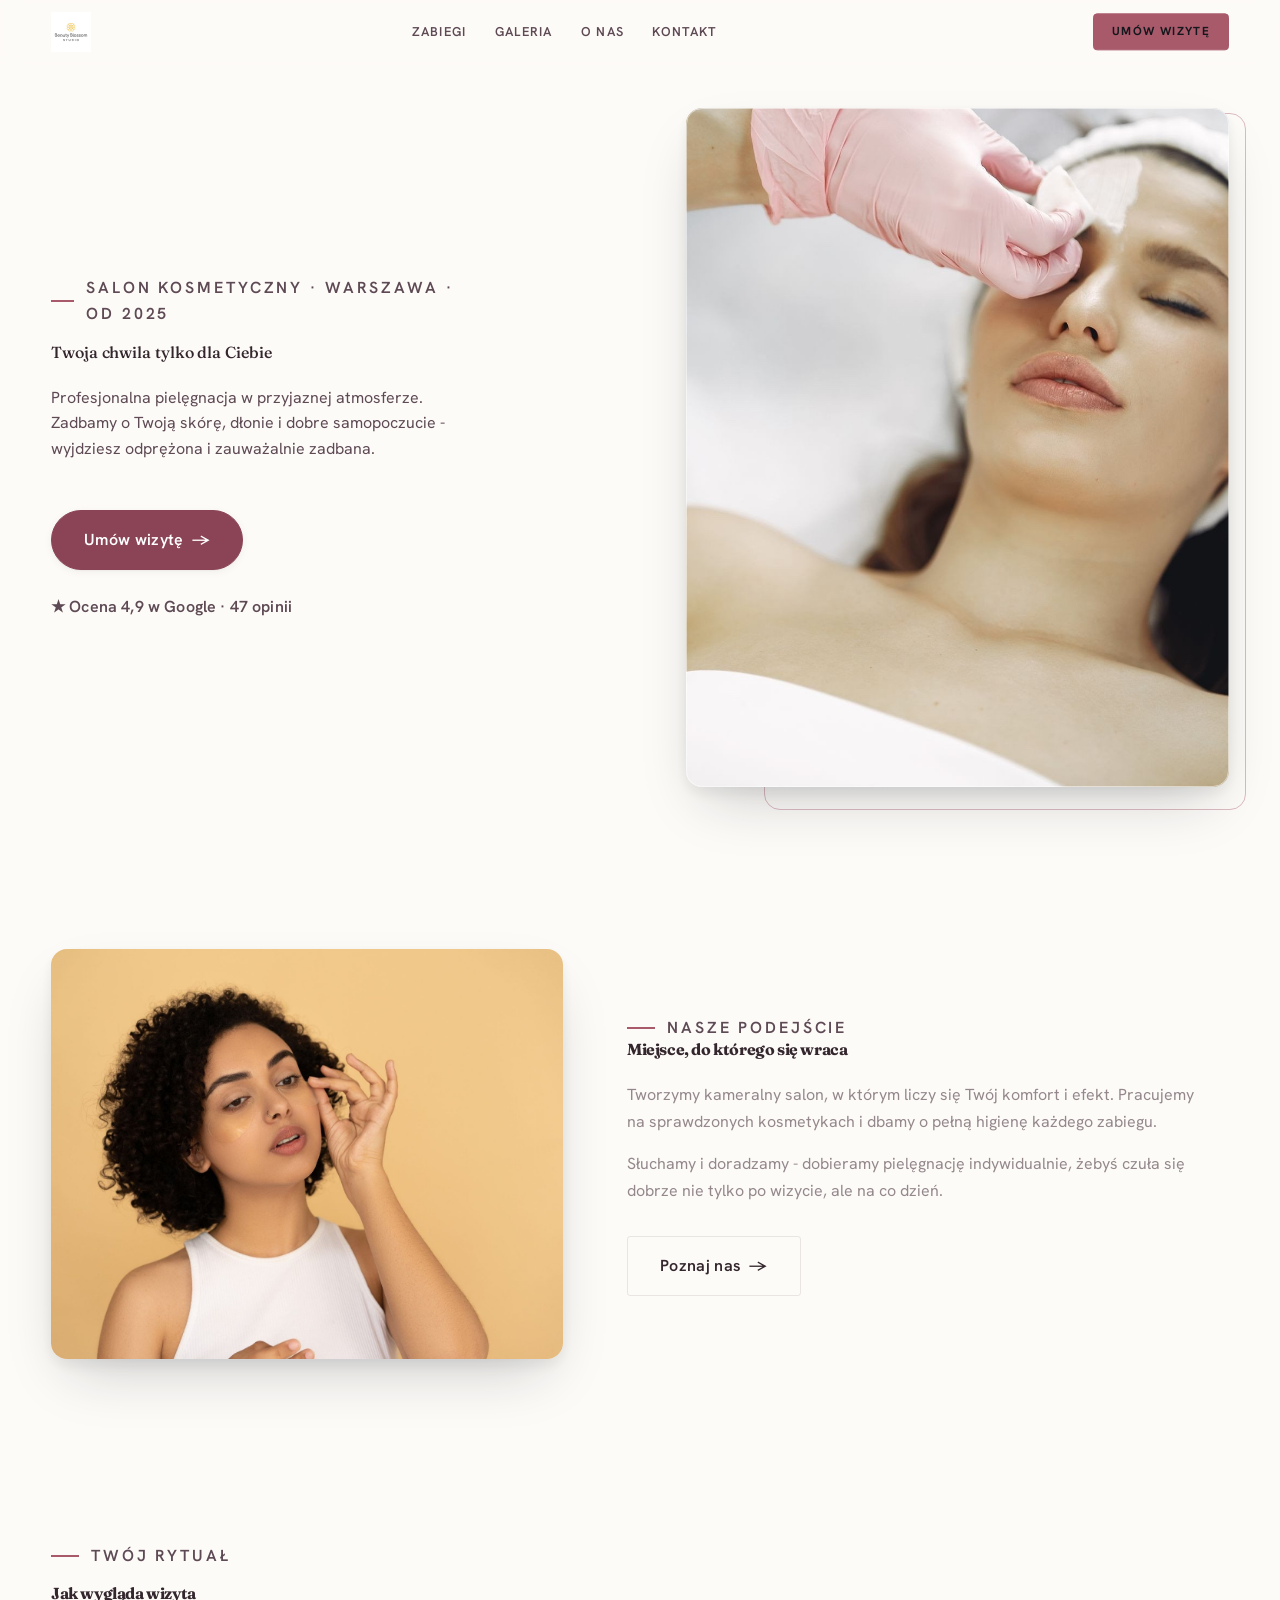
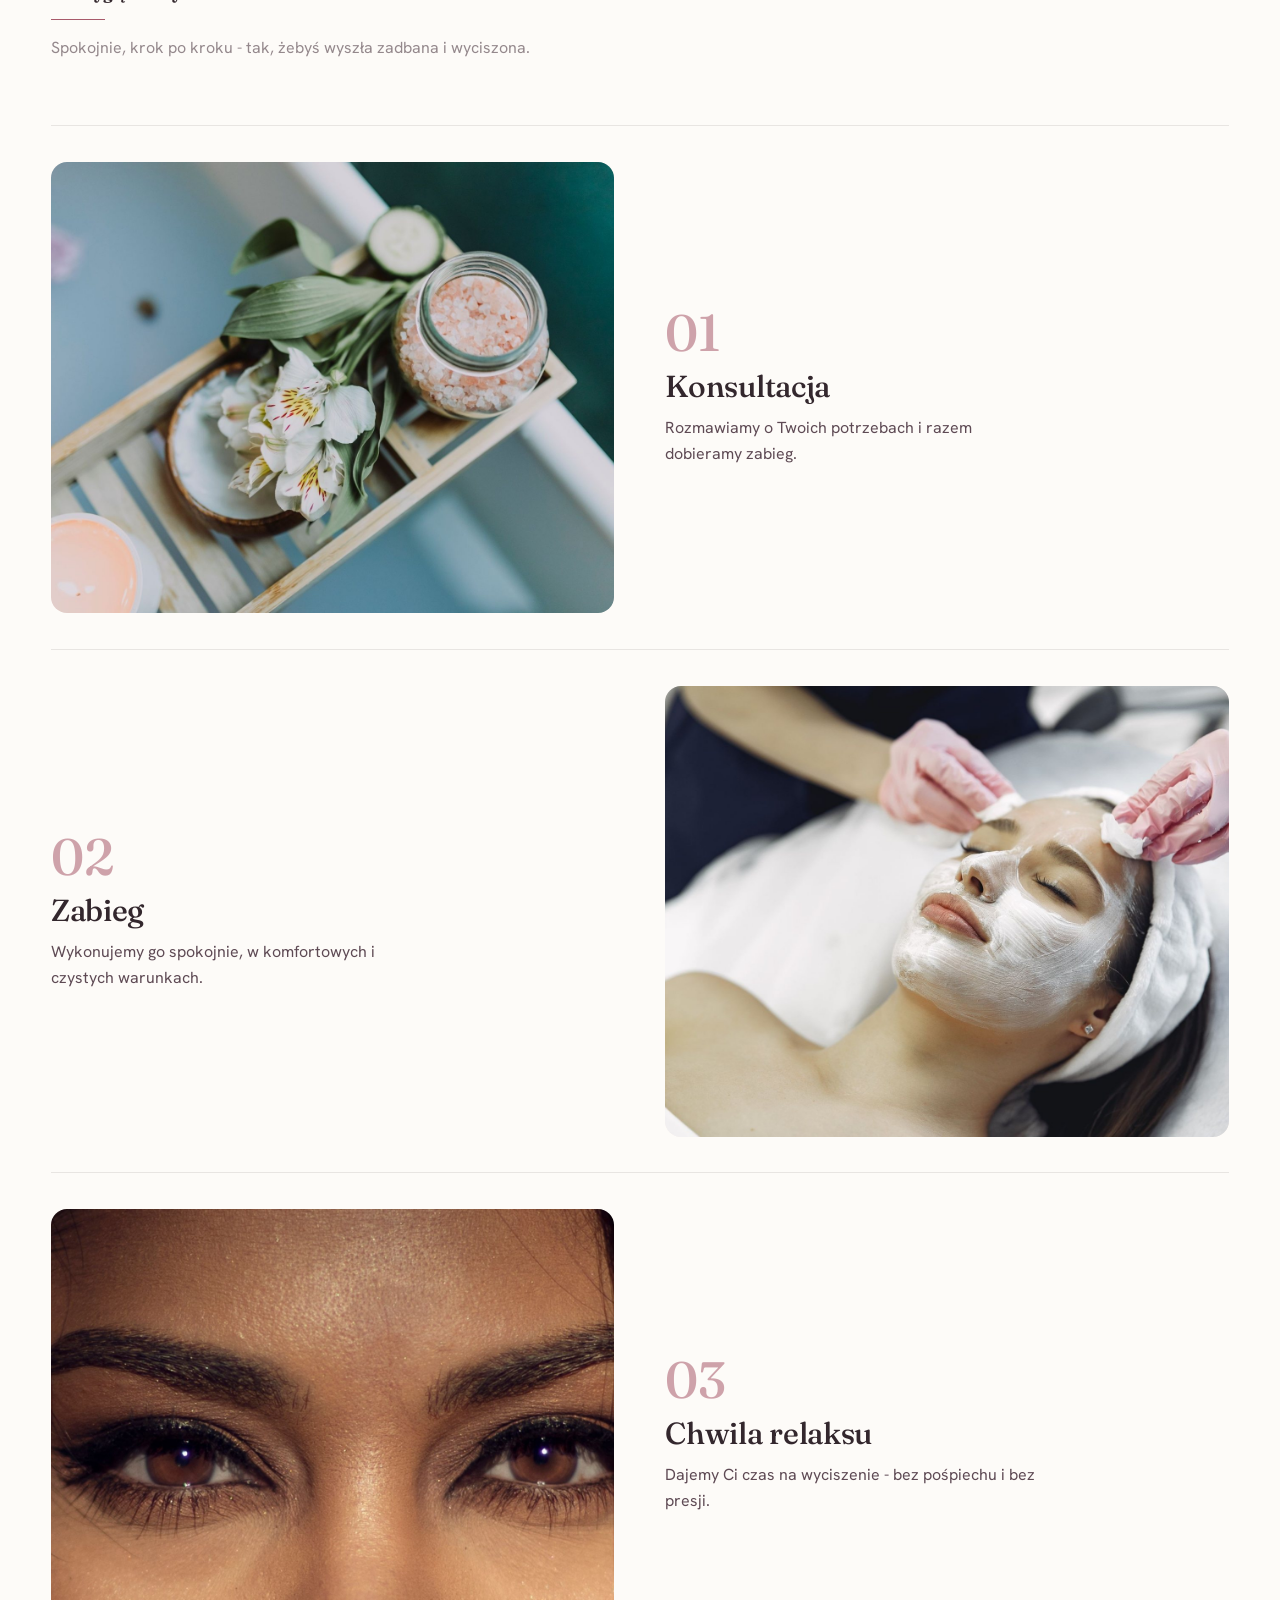
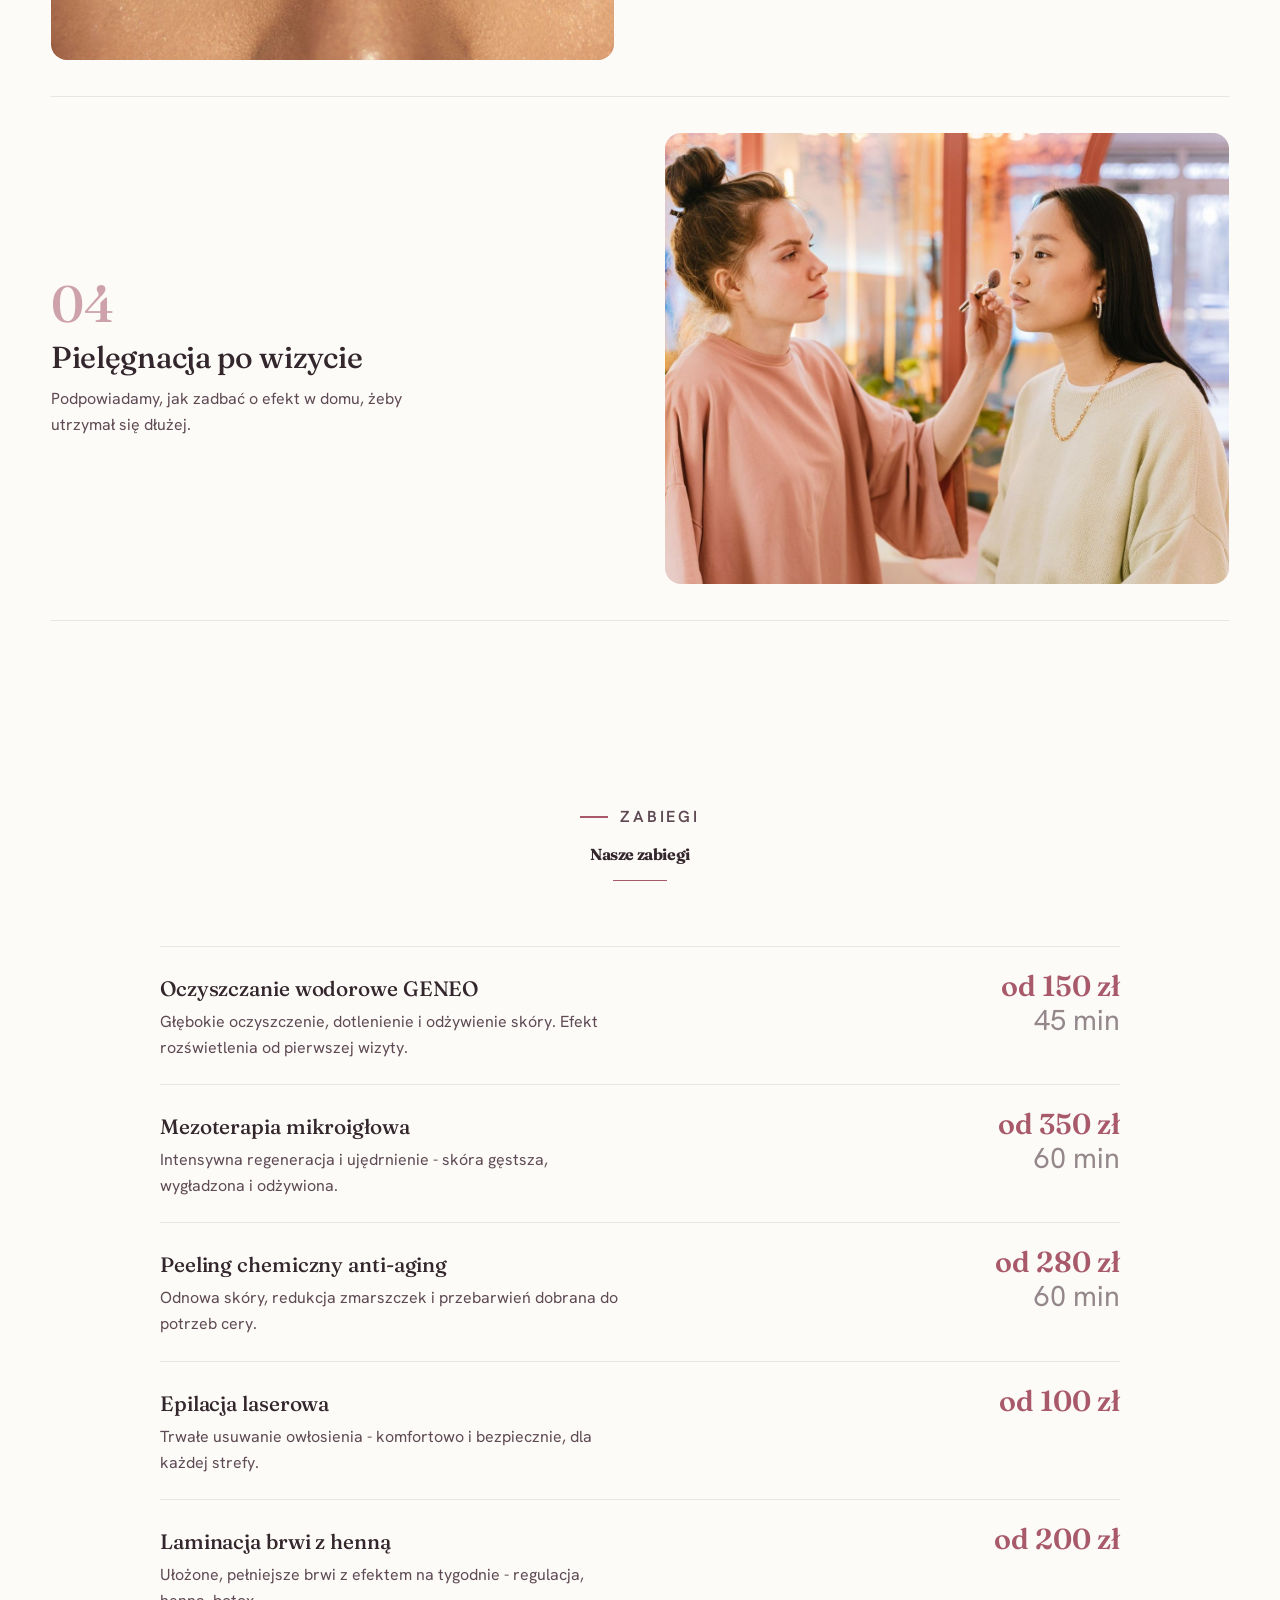
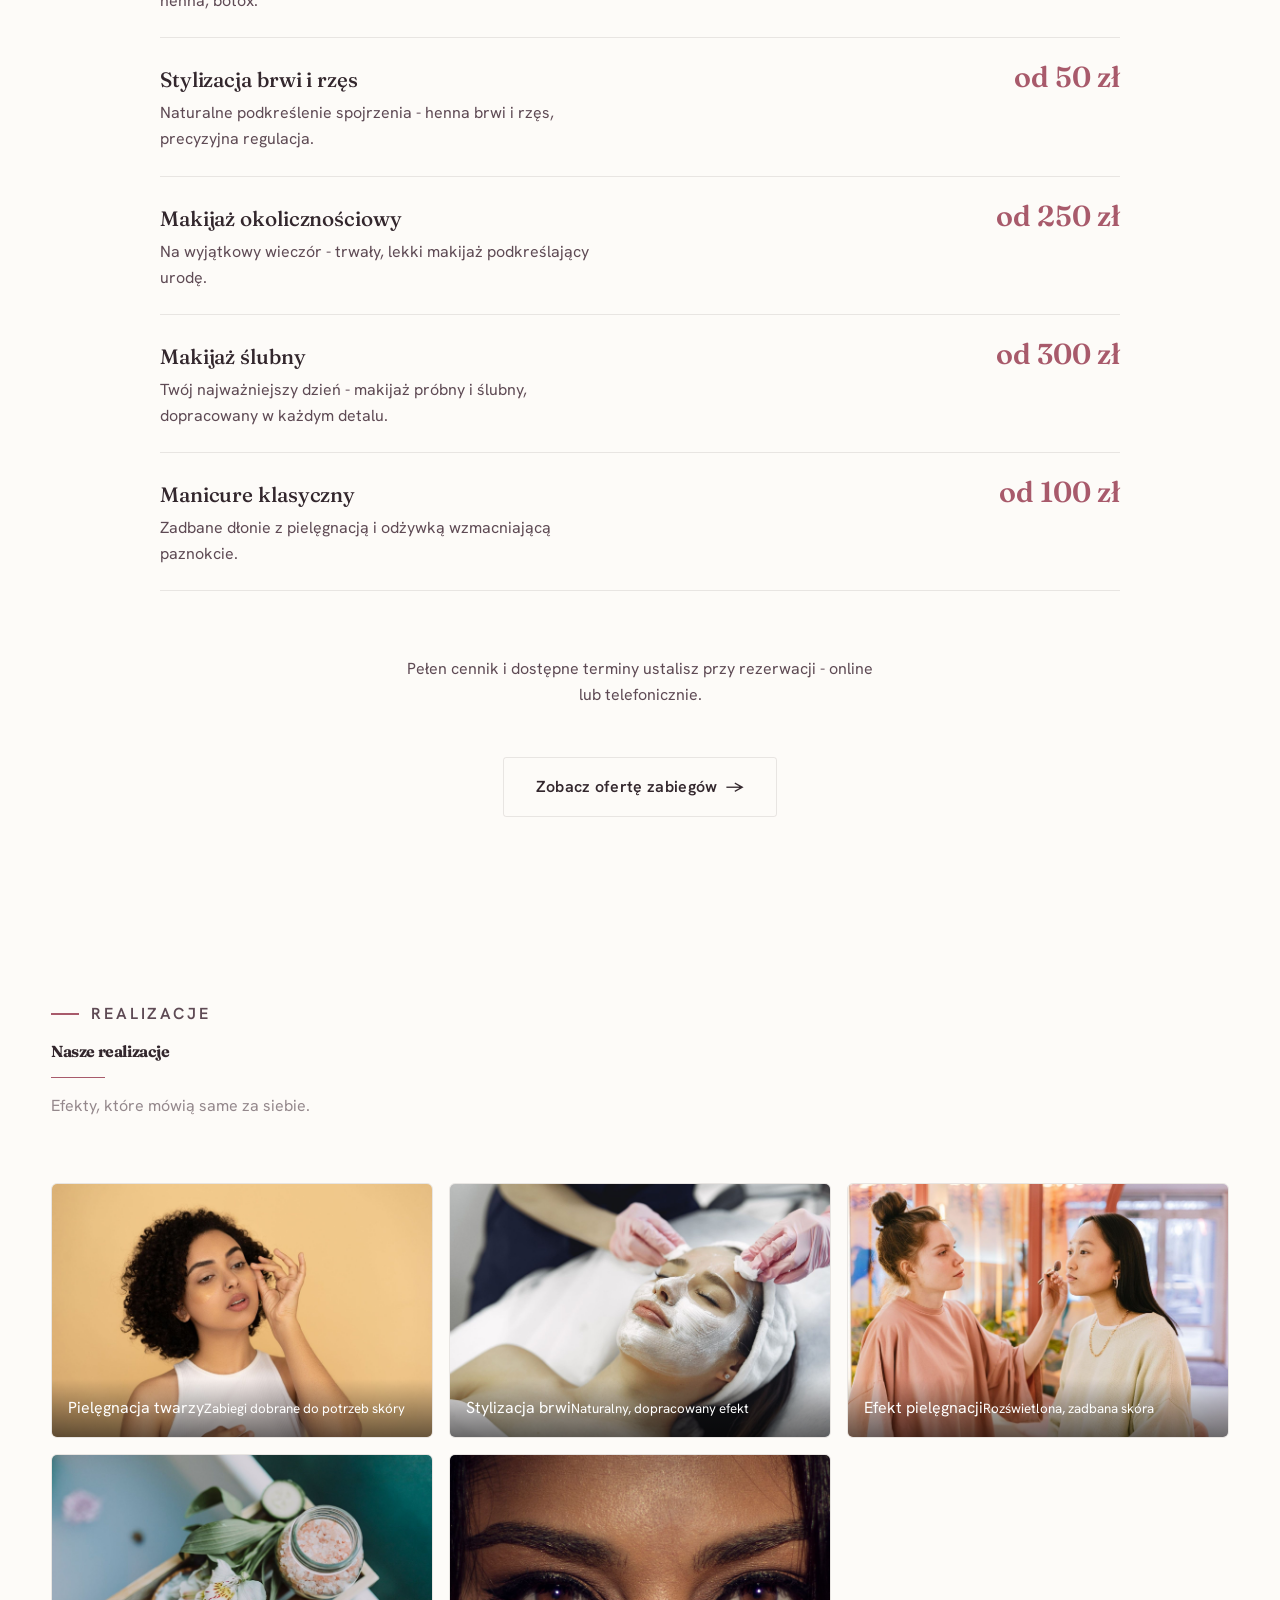
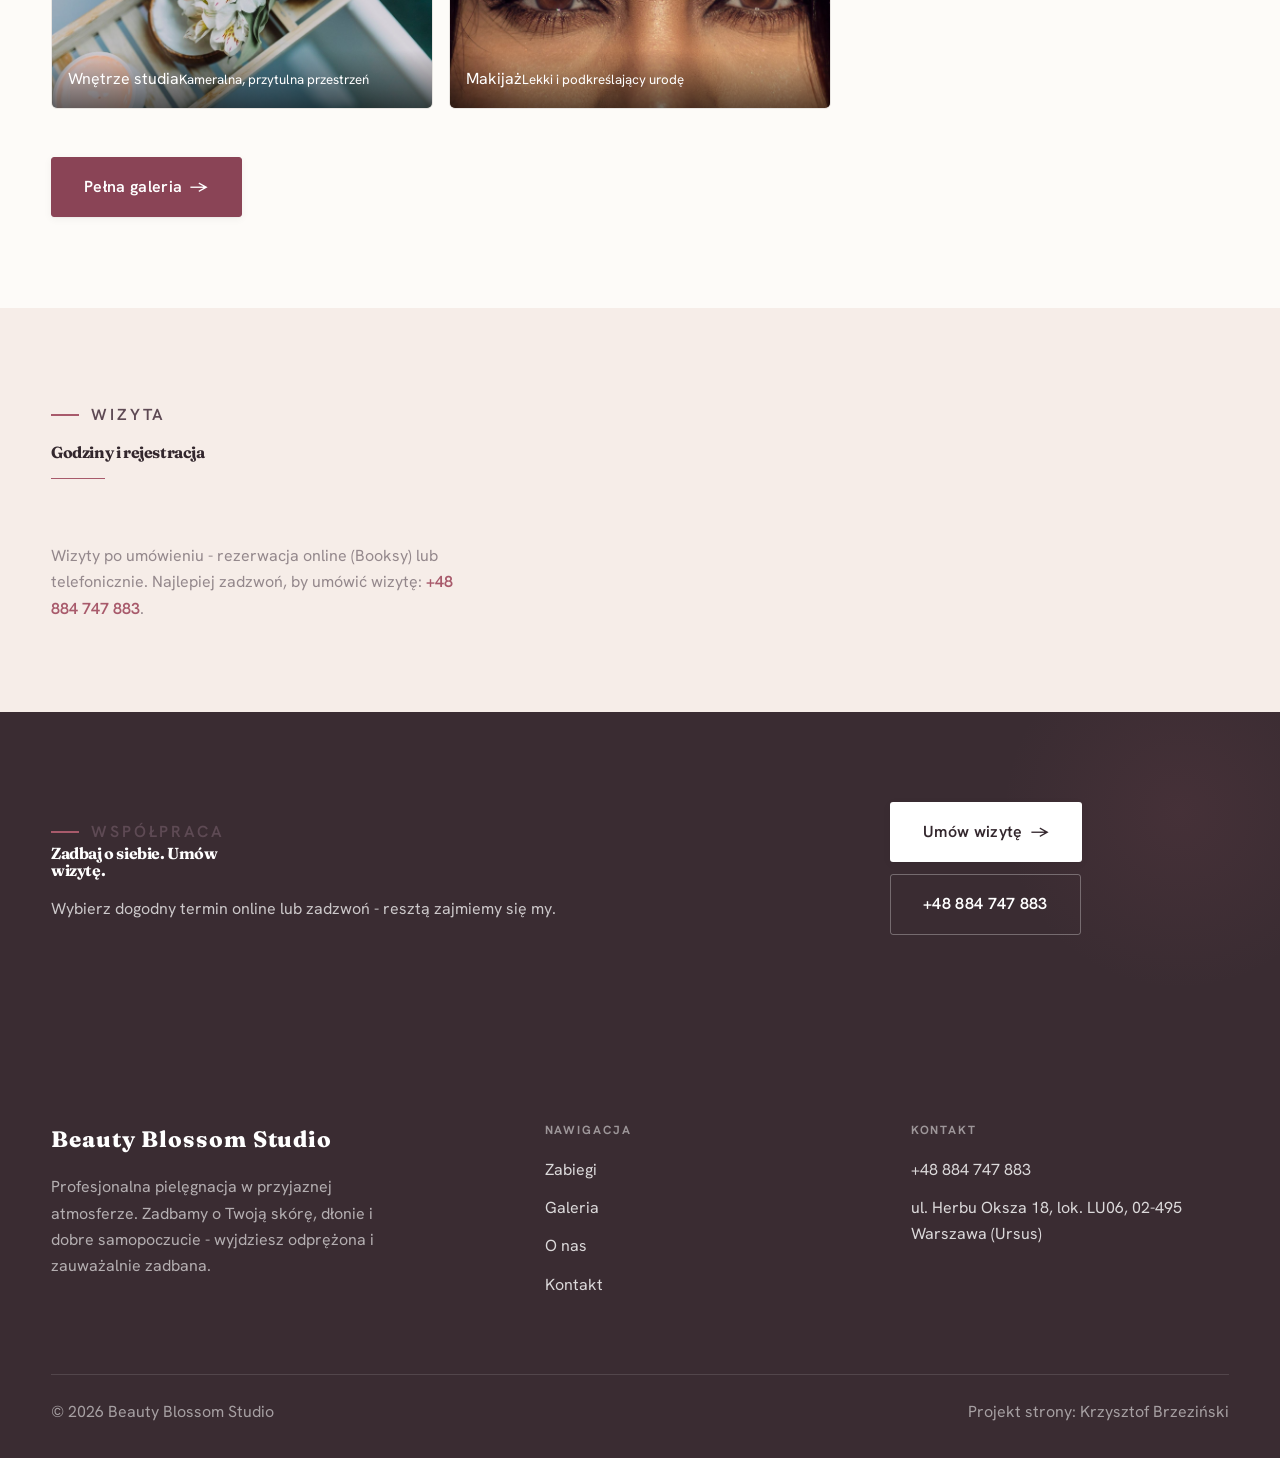
==== commit 514eef42: "[claude-edit][cmt:32385df8-bc1e-4ebd-9469-9605cb48ab91] cennik: opis pod nazwa zabiegu, cena duza po" ====
--- a/index.html
+++ b/index.html
@@ -84,15 +84,15 @@
       <h2>Nasze zabiegi</h2>
     </div>
     <div class="cennik">
-      <div class="cennik-row reveal"><div class="cn-name"><h3>Oczyszczanie wodorowe GENEO</h3></div><div class="cn-desc">Głębokie oczyszczenie, dotlenienie i odżywienie skóry. Efekt rozświetlenia od pierwszej wizyty. od 150 zł · 45 min</div></div>
-      <div class="cennik-row reveal"><div class="cn-name"><h3>Mezoterapia mikroigłowa</h3></div><div class="cn-desc">Intensywna regeneracja i ujędrnienie - skóra gęstsza, wygładzona i odżywiona. od 350 zł · 60 min</div></div>
-      <div class="cennik-row reveal"><div class="cn-name"><h3>Peeling chemiczny anti-aging</h3></div><div class="cn-desc">Odnowa skóry, redukcja zmarszczek i przebarwień dobrana do potrzeb cery. od 280 zł · 60 min</div></div>
-      <div class="cennik-row reveal"><div class="cn-name"><h3>Epilacja laserowa</h3></div><div class="cn-desc">Trwałe usuwanie owłosienia - komfortowo i bezpiecznie, dla każdej strefy. od 100 zł</div></div>
-      <div class="cennik-row reveal"><div class="cn-name"><h3>Laminacja brwi z henną</h3></div><div class="cn-desc">Ułożone, pełniejsze brwi z efektem na tygodnie - regulacja, henna, botox. od 200 zł</div></div>
-      <div class="cennik-row reveal"><div class="cn-name"><h3>Stylizacja brwi i rzęs</h3></div><div class="cn-desc">Naturalne podkreślenie spojrzenia - henna brwi i rzęs, precyzyjna regulacja. od 50 zł</div></div>
-      <div class="cennik-row reveal"><div class="cn-name"><h3>Makijaż okolicznościowy</h3></div><div class="cn-desc">Na wyjątkowy wieczór - trwały, lekki makijaż podkreślający urodę. od 250 zł</div></div>
-      <div class="cennik-row reveal"><div class="cn-name"><h3>Makijaż ślubny</h3></div><div class="cn-desc">Twój najważniejszy dzień - makijaż próbny i ślubny, dopracowany w każdym detalu. od 300 zł</div></div>
-      <div class="cennik-row reveal"><div class="cn-name"><h3>Manicure klasyczny</h3></div><div class="cn-desc">Zadbane dłonie z pielęgnacją i odżywką wzmacniającą paznokcie. od 100 zł</div></div>
+      <div class="cennik-row reveal"><div class="cn-name"><h3>Oczyszczanie wodorowe GENEO</h3><p class="cn-desc">Głębokie oczyszczenie, dotlenienie i odżywienie skóry. Efekt rozświetlenia od pierwszej wizyty.</p></div><div class="cn-price">od 150 zł<span class="cn-meta">45 min</span></div></div>
+      <div class="cennik-row reveal"><div class="cn-name"><h3>Mezoterapia mikroigłowa</h3><p class="cn-desc">Intensywna regeneracja i ujędrnienie - skóra gęstsza, wygładzona i odżywiona.</p></div><div class="cn-price">od 350 zł<span class="cn-meta">60 min</span></div></div>
+      <div class="cennik-row reveal"><div class="cn-name"><h3>Peeling chemiczny anti-aging</h3><p class="cn-desc">Odnowa skóry, redukcja zmarszczek i przebarwień dobrana do potrzeb cery.</p></div><div class="cn-price">od 280 zł<span class="cn-meta">60 min</span></div></div>
+      <div class="cennik-row reveal"><div class="cn-name"><h3>Epilacja laserowa</h3><p class="cn-desc">Trwałe usuwanie owłosienia - komfortowo i bezpiecznie, dla każdej strefy.</p></div><div class="cn-price">od 100 zł</div></div>
+      <div class="cennik-row reveal"><div class="cn-name"><h3>Laminacja brwi z henną</h3><p class="cn-desc">Ułożone, pełniejsze brwi z efektem na tygodnie - regulacja, henna, botox.</p></div><div class="cn-price">od 200 zł</div></div>
+      <div class="cennik-row reveal"><div class="cn-name"><h3>Stylizacja brwi i rzęs</h3><p class="cn-desc">Naturalne podkreślenie spojrzenia - henna brwi i rzęs, precyzyjna regulacja.</p></div><div class="cn-price">od 50 zł</div></div>
+      <div class="cennik-row reveal"><div class="cn-name"><h3>Makijaż okolicznościowy</h3><p class="cn-desc">Na wyjątkowy wieczór - trwały, lekki makijaż podkreślający urodę.</p></div><div class="cn-price">od 250 zł</div></div>
+      <div class="cennik-row reveal"><div class="cn-name"><h3>Makijaż ślubny</h3><p class="cn-desc">Twój najważniejszy dzień - makijaż próbny i ślubny, dopracowany w każdym detalu.</p></div><div class="cn-price">od 300 zł</div></div>
+      <div class="cennik-row reveal"><div class="cn-name"><h3>Manicure klasyczny</h3><p class="cn-desc">Zadbane dłonie z pielęgnacją i odżywką wzmacniającą paznokcie.</p></div><div class="cn-price">od 100 zł</div></div>
     </div>
     <p class="menu-note">Pełen cennik i dostępne terminy ustalisz przy rezerwacji - online lub telefonicznie.</p>
     <div style="text-align:center;margin-top:var(--space-7)" class="reveal"><a href="oferta.html" class="btn btn-ghost">Zobacz ofertę zabiegów <span class="arr">→</span></a></div>
--- a/assets/styles.css
+++ b/assets/styles.css
@@ -5,18 +5,19 @@
    ============================================================ */
 
 :root{
-  /* PALETA — jasna, architektoniczna, chłodna */
-  --paper:#FBF7F4;          /* główne tło */
-  --paper-2:#F1E7E4;        /* sekcje alternatywne (chłodny jasny szary) */
-  --paper-3:#F1E7E4;        /* delikatne wypełnienia */
-  --ink:#2A2126;            /* tekst główny — chłodny grafit */
-  --ink-soft:#574550;       /* nagłówki drugorzędne */
+  /* PALETA — jasna, pastelowa, ciepła (pod markę: złoty kwiat + miękka szarość) */
+  --paper:#FDFBF8;          /* główne tło — kremowa biel */
+  --paper-2:#F6EDE8;        /* sekcje alternatywne — miękki pudrowy róż */
+  --paper-3:#FBF3EE;        /* delikatne wypełnienia — jasny brzoskwiniowy */
+  --ink:#33272D;            /* tekst główny — ciepły grafit */
+  --ink-soft:#5E4A54;       /* nagłówki drugorzędne */
   --muted:#94888C;          /* tekst poboczny */
-  --line:rgba(42,33,38,.12);/* hairline */
-  --accent:#A85A6B;         /* stonowany petrol-slate — jedyny akcent */
+  --line:rgba(51,39,45,.10);/* hairline */
+  --accent:#A85A6B;         /* stonowany pudrowy róż — główny akcent (czytelny) */
   --accent-d:#8A4456;
   --accent-soft:rgba(168,90,107,.10);
-  --dark:#2A2126;           /* sekcje ciemne (stopka/CTA) */
+  --gold:#C9A24B;           /* ciepłe złoto z logo — subtelny akcent dekoracyjny */
+  --dark:#3A2C32;           /* sekcje ciemne (stopka/CTA) — ciepły śliwkowy, nie zimny grafit */
 
   /* ODSTĘPY — skala 4/8 */
   --space-1:4px; --space-2:8px; --space-3:12px; --space-4:16px; --space-5:24px;
@@ -79,7 +80,7 @@
   color:var(--accent);
   display:inline-flex;align-items:center;gap:var(--space-3);
 }
-.eyebrow::before{content:"";width:28px;height:1px;background:var(--accent);display:inline-block}
+.eyebrow::before{content:"";width:28px;height:2px;background:var(--gold);display:inline-block}
 
 .muted{color:var(--muted)}
 .lead{font-size:var(--text-lg);line-height:1.55;color:var(--ink-soft);max-width:50ch}
@@ -510,12 +511,16 @@
 
 /* === CENNIK WELLNESS: editorialowa LISTA zabiegów (wiersze hairline), NIE siatka gastro === */
 .cennik{max-width:60rem;margin:var(--space-8) auto 0;display:flex;flex-direction:column}
-.cennik-row{display:grid;grid-template-columns:minmax(12rem,1fr) 1.6fr;gap:clamp(1rem,3vw,3rem);
+.cennik-row{display:grid;grid-template-columns:1fr auto;gap:clamp(1.2rem,4vw,3.5rem);
   padding-block:var(--space-5);border-top:1px solid var(--line);align-items:baseline}
 .cennik-row:last-child{border-bottom:1px solid var(--line)}
 .cn-name h3{font-family:var(--font-display);font-weight:500;font-size:1.3rem;letter-spacing:-.005em;line-height:1.2}
-.cn-desc{color:var(--ink-soft);font-size:var(--text-base);line-height:1.6}
-@media(max-width:680px){.cennik-row{grid-template-columns:1fr;gap:var(--space-2)}}
+.cn-desc{color:var(--ink-soft);font-size:var(--text-base);line-height:1.6;margin-top:.45rem;max-width:52ch}
+.cn-price{font-family:var(--font-display);font-weight:600;font-size:clamp(1.45rem,2.6vw,1.8rem);color:var(--accent);
+  line-height:1.05;text-align:right;white-space:nowrap;display:flex;flex-direction:column;align-items:flex-end;gap:.25rem}
+.cn-meta{font-family:var(--font-body);font-weight:400;font-size:var(--text-sm);color:var(--muted)}
+@media(max-width:680px){.cennik-row{grid-template-columns:1fr auto;gap:var(--space-3) var(--space-4)}
+  .cn-price{font-size:1.35rem}}
 
 /* === PAGEHEAD JASNY (wellness): cream + ink + zdjęcie oprawione (reset ciemnego base .pagehead) === */
 .pagehead-soft{min-height:0;overflow:visible;background:var(--paper);border-bottom:1px solid var(--line);
